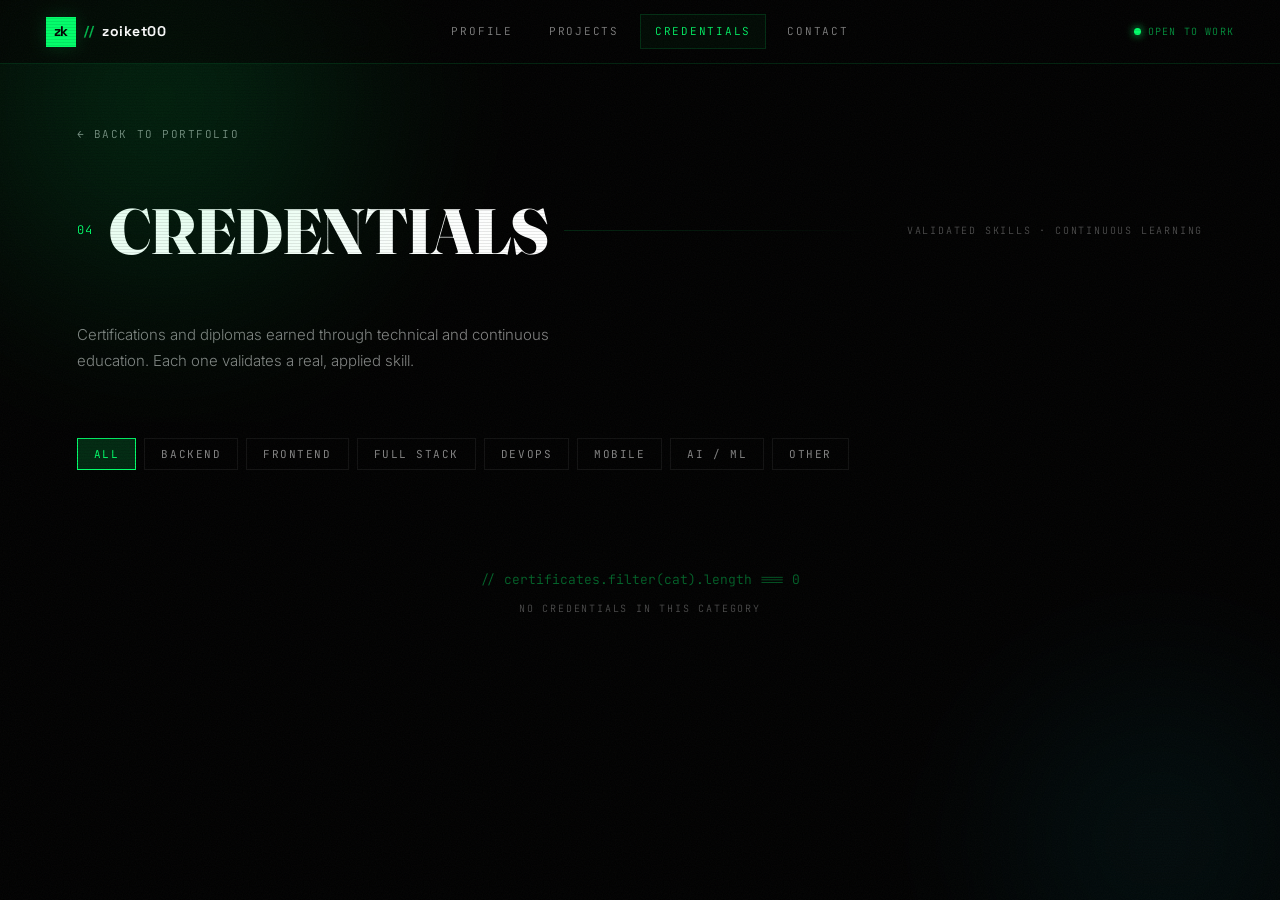
==== certificates.html @ 278ec7bc "feat: add Credentials section + certificates subpage with filters - New section 04 CREDENTIALS in in" ====
<!DOCTYPE html>
<html lang="en">
<head>
<meta charset="UTF-8">
<meta name="viewport" content="width=device-width, initial-scale=1.0">
<meta name="theme-color" content="#000000">
<meta name="description" content="Credentials & Certifications — Luis David Ibarra Almario (zoiket00). Validated skills across Backend, Frontend, DevOps and more.">
<meta property="og:title" content="Credentials · zoiket00">
<meta property="og:description" content="Certifications and diplomas earned by Luis David Ibarra Almario.">
<meta property="og:url" content="https://zoiket00.github.io/certificates.html">
<link rel="canonical" href="https://zoiket00.github.io/certificates.html">
<link rel="icon" href="favicon.svg" type="image/svg+xml">
<title>Credentials · zoiket00</title>

<link rel="preconnect" href="https://fonts.googleapis.com">
<link rel="preconnect" href="https://fonts.gstatic.com" crossorigin>
<link href="https://fonts.googleapis.com/css2?family=Fraunces:opsz,wght@9..144,400..900&family=Space+Grotesk:wght@400;500;600;700&family=Inter:wght@300;400;500;600&family=JetBrains+Mono:wght@400;500;700&display=swap" rel="stylesheet">
<link rel="stylesheet" href="styles.css">
</head>
<body>

<!-- ░░ AMBIENT FX ░░ -->
<div class="scanlines" aria-hidden="true"></div>
<div class="grain" aria-hidden="true"></div>
<div class="bg-glow bg-glow-1" aria-hidden="true"></div>
<div class="bg-glow bg-glow-2" aria-hidden="true"></div>

<!-- ░░ NAV ░░ -->
<nav class="nav" aria-label="Primary">
  <a href="index.html" class="nav-logo" aria-label="zoiket00 home">
    <span class="logo-mark">zk</span>
    <span class="logo-slash">//</span>
    <span class="logo-name">zoiket00</span>
  </a>
  <div class="nav-tabs" role="tablist">
    <a href="index.html#about"    class="nav-tab" data-es="PERFIL">PROFILE</a>
    <a href="index.html#projects" class="nav-tab" data-es="PROYECTOS">PROJECTS</a>
    <a href="certificates.html"   class="nav-tab active" data-es="CERTIFICADOS">CREDENTIALS</a>
    <a href="index.html#contact"  class="nav-tab" data-es="CONTACTO">CONTACT</a>
  </div>
  <div class="nav-right">
    <span class="nav-status"><i class="dot-live"></i><span data-es="DISPONIBLE">OPEN TO WORK</span></span>
  </div>
</nav>

<main>

<!-- ════ HERO ════ -->
<section class="certs-hero">
  <a href="index.html" class="back-link">← BACK TO PORTFOLIO</a>
  <div class="section-head">
    <span class="sec-index">04</span>
    <h1 class="sec-title" data-es="CERTIFICADOS">CREDENTIALS</h1>
    <span class="sec-rule"></span>
    <span class="sec-tag" data-es="HABILIDADES VALIDADAS · FORMACIÓN CONTINUA">VALIDATED SKILLS · CONTINUOUS LEARNING</span>
  </div>
  <p class="certs-desc" data-es="Certificaciones y diplomas obtenidos a través de formación técnica y continua. Cada uno valida una habilidad real.">Certifications and diplomas earned through technical and continuous education. Each one validates a real, applied skill.</p>
</section>

<!-- ════ FILTER BAR ════ -->
<div class="filter-bar" role="tablist" aria-label="Filter by category">
  <button class="filter-btn active" data-filter="all"       role="tab" aria-selected="true"  data-es="TODOS">ALL</button>
  <button class="filter-btn"        data-filter="backend"   role="tab" aria-selected="false">BACKEND</button>
  <button class="filter-btn"        data-filter="frontend"  role="tab" aria-selected="false">FRONTEND</button>
  <button class="filter-btn"        data-filter="fullstack" role="tab" aria-selected="false">FULL STACK</button>
  <button class="filter-btn"        data-filter="devops"    role="tab" aria-selected="false">DEVOPS</button>
  <button class="filter-btn"        data-filter="mobile"    role="tab" aria-selected="false" data-es="MÓVIL">MOBILE</button>
  <button class="filter-btn"        data-filter="ai"        role="tab" aria-selected="false">AI / ML</button>
  <button class="filter-btn"        data-filter="other"     role="tab" aria-selected="false" data-es="OTRO">OTHER</button>
</div>

<!-- ════ CERT GRID ════ -->
<div class="certs-grid" id="certsGrid" aria-live="polite"></div>

<!-- ════ EMPTY STATE ════ -->
<div class="cert-empty" id="certEmpty">
  <p class="cert-empty-code">// certificates.filter(cat).length === 0</p>
  <p class="cert-empty-msg">NO CREDENTIALS IN THIS CATEGORY</p>
</div>

</main>

<script src="certs.js"></script>
</body>
</html>
---- styles.css ----
/* ════════════════════════════════════════════════════════════
   zoiket00 — Portfolio · World-class build
   Paleta de marca: verde neón #00FF6A sobre negro puro
   ════════════════════════════════════════════════════════════ */

:root{
  --bg:#000000;
  --surface:#0a0c0a;
  --surface-2:#0f1310;
  --line:rgba(0,255,106,.14);
  --line-soft:rgba(255,255,255,.07);

  --lime:#00ff6a;
  --lime-dim:rgba(0,255,106,.58);
  --lime-glow:rgba(0,255,106,.16);
  --cyan:#21e6ff;
  --violet:#a98bff;

  --white:#ffffff;
  --text:rgba(255,255,255,.82);
  --text-dim:rgba(255,255,255,.52);
  --text-faint:rgba(255,255,255,.30);

  --font-display:'Space Grotesk',sans-serif;
  --font-serif:'Fraunces','Times New Roman',serif;
  --font-body:'Inter',sans-serif;
  --font-mono:'JetBrains Mono',monospace;

  --nav-h:64px;
  --acc:var(--lime);
}

*{box-sizing:border-box;margin:0;padding:0}

html{
  scroll-padding-top:var(--nav-h);
  -webkit-font-smoothing:antialiased;
  text-rendering:optimizeLegibility;
}
/* Lenis smooth scroll */
html.lenis,html.lenis body{height:auto}
.lenis.lenis-smooth{scroll-behavior:auto!important}
.lenis.lenis-stopped{overflow:hidden}

body{
  background:var(--bg);
  color:var(--text);
  font-family:var(--font-body);
  font-weight:300;
  line-height:1.6;
  overflow-x:hidden;
  position:relative;
}

a{color:inherit;text-decoration:none}
img{max-width:100%;display:block}
::selection{background:var(--lime);color:#000}

/* ── scrollbar ── */
::-webkit-scrollbar{width:9px}
::-webkit-scrollbar-track{background:#050505}
::-webkit-scrollbar-thumb{background:rgba(0,255,106,.25);border-radius:9px}
::-webkit-scrollbar-thumb:hover{background:rgba(0,255,106,.45)}

/* ════ AMBIENT FX ════ */
.scanlines{
  position:fixed;inset:0;z-index:9000;pointer-events:none;opacity:.35;
  background:repeating-linear-gradient(0deg,transparent 0,transparent 2px,rgba(0,0,0,.5) 3px,rgba(0,0,0,.5) 3px);
  mix-blend-mode:multiply;
}
.grain{
  position:fixed;inset:-50%;z-index:9001;pointer-events:none;opacity:.04;
  background-image:url("data:image/svg+xml,%3Csvg xmlns='http://www.w3.org/2000/svg' width='120' height='120'%3E%3Cfilter id='n'%3E%3CfeTurbulence type='fractalNoise' baseFrequency='.85' numOctaves='3'/%3E%3C/filter%3E%3Crect width='100%25' height='100%25' filter='url(%23n)'/%3E%3C/svg%3E");
  animation:grain 7s steps(6) infinite;
}
@keyframes grain{
  0%,100%{transform:translate(0,0)} 20%{transform:translate(-4%,3%)}
  40%{transform:translate(3%,-4%)} 60%{transform:translate(-2%,2%)} 80%{transform:translate(4%,-2%)}
}
.bg-glow{position:fixed;border-radius:50%;filter:blur(70px);z-index:0;pointer-events:none}
.bg-glow-1{width:640px;height:640px;top:-220px;left:-160px;background:radial-gradient(circle,var(--lime-glow),transparent 68%)}
.bg-glow-2{width:520px;height:520px;bottom:-200px;right:-140px;background:radial-gradient(circle,rgba(33,230,255,.07),transparent 68%)}

/* ════ CURSOR ════ (cursor normal del sistema) */
.cursor-dot,.cursor-ring{display:none}

/* ════ shared bits ════ */
.dot-live{display:inline-block;width:7px;height:7px;border-radius:50%;background:var(--lime);box-shadow:0 0 8px var(--lime);animation:pulse 1.8s ease-in-out infinite;vertical-align:middle}
@keyframes pulse{0%,100%{opacity:1;transform:scale(1)}50%{opacity:.4;transform:scale(.7)}}
.rail-mono{font-family:var(--font-mono);font-size:10px;letter-spacing:.14em;color:var(--text-dim);text-transform:uppercase}
.rail-mono.dim{color:var(--text-faint)}

/* ════ NAV ════ */
.nav{
  position:fixed;top:0;left:0;right:0;height:var(--nav-h);z-index:5000;
  display:flex;align-items:center;justify-content:space-between;
  padding:0 clamp(18px,4vw,46px);
  background:rgba(0,0,0,.55);backdrop-filter:blur(14px);
  border-bottom:1px solid var(--line);
}
.nav-logo{display:flex;align-items:center;gap:8px;font-family:var(--font-display);font-weight:700}
.logo-mark{
  display:grid;place-items:center;width:30px;height:30px;
  background:var(--lime);color:#000;font-size:14px;font-weight:700;letter-spacing:-.04em;
  box-shadow:0 0 18px var(--lime-glow);
}
.logo-slash{color:var(--lime);font-size:13px;opacity:.7}
.logo-name{font-size:14px;letter-spacing:.04em;color:#fff}
.nav-tabs{display:flex;gap:6px}
.nav-tab{
  font-family:var(--font-mono);font-size:11px;letter-spacing:.16em;
  color:var(--text-dim);padding:8px 14px;border:1px solid transparent;transition:.25s;position:relative;
}
.nav-tab:hover{color:#fff}
.nav-tab.active{color:var(--lime);border-color:var(--line);background:rgba(0,255,106,.04)}
.nav-right{display:flex;align-items:center;gap:16px}
.lang-toggle{
  background:none;border:1px solid var(--line);color:var(--text-dim);
  font-family:var(--font-mono);font-size:10px;letter-spacing:.1em;padding:6px 10px;cursor:pointer;transition:.25s;
}
.lang-toggle:hover{border-color:var(--lime-dim)}
.lang-toggle .is-active{color:var(--lime)}
.lang-sep{opacity:.4;margin:0 3px}
.nav-status{display:flex;align-items:center;gap:7px;font-family:var(--font-mono);font-size:10px;letter-spacing:.12em;color:var(--lime-dim);text-transform:uppercase}

/* ════ SCREENS ════ */
.screen{
  position:relative;z-index:1;
  min-height:100vh;width:100%;
  padding:calc(var(--nav-h) + 40px) clamp(20px,5vw,90px) 64px;
  scroll-snap-align:start;
  display:flex;flex-direction:column;justify-content:center;
}

/* section heading */
.section-head{display:flex;align-items:center;gap:16px;margin-bottom:40px}
.sec-index{font-family:var(--font-mono);font-size:12px;color:var(--lime);letter-spacing:.1em}
.sec-title{font-family:var(--font-serif);font-weight:840;font-optical-sizing:auto;font-variation-settings:'opsz' 144;font-size:clamp(30px,5vw,64px);letter-spacing:-.012em;color:#fff;text-transform:uppercase}
.sec-rule{flex:1;height:1px;background:linear-gradient(90deg,var(--line),transparent)}
.sec-tag{font-family:var(--font-mono);font-size:10px;color:var(--text-faint);letter-spacing:.18em;text-transform:uppercase;white-space:nowrap}

/* ════════════ 01 · HOME ════════════ */
.home{justify-content:center}
.home-grid{
  display:grid;grid-template-columns:.85fr 1.25fr;gap:clamp(24px,5vw,72px);
  align-items:center;width:100%;max-width:1280px;margin:0 auto;flex:1;
}
.home-photo{position:relative;aspect-ratio:1/1;display:grid;place-items:center}
.blob{
  position:absolute;inset:10%;border-radius:50%;
  background:radial-gradient(circle at 42% 36%,#17ff80 0%,#06b85a 44%,#026c35 80%,#013b1d 100%);
  box-shadow:0 0 100px rgba(0,255,106,.45),0 0 220px rgba(0,255,106,.18);
  animation:blobpulse 6s ease-in-out infinite;
}
@keyframes blobpulse{0%,100%{transform:scale(1)}50%{transform:scale(1.035)}}
.blob-ring{
  position:absolute;inset:5%;border-radius:50%;border:1px solid rgba(0,255,106,.45);
}
.cutout{
  position:relative;z-index:2;width:98%;height:98%;object-fit:contain;object-position:bottom center;
  filter:drop-shadow(0 18px 40px rgba(0,0,0,.7)) contrast(1.05) saturate(1.05);
}
.home-title{display:flex;flex-direction:column;align-items:center;text-align:center}
.hero-check{display:inline-flex;align-items:center;gap:11px;margin-top:20px;font-family:var(--font-mono);font-size:clamp(10px,1.2vw,13px);letter-spacing:.22em;color:var(--text);text-transform:uppercase}
.checkbox{width:13px;height:13px;border:1.5px solid var(--lime);position:relative;box-shadow:0 0 8px var(--lime-glow);flex-shrink:0}
.checkbox::after{content:'';position:absolute;inset:2px;background:var(--lime);box-shadow:0 0 6px var(--lime)}
.bigtitle{
  font-family:var(--font-serif);font-weight:880;
  font-optical-sizing:auto;font-variation-settings:'opsz' 144,'SOFT' 0,'WONK' 0;
  font-size:clamp(3rem,11vw,9.2rem);line-height:.9;letter-spacing:-.015em;
  text-transform:uppercase;position:relative;
  background:linear-gradient(174deg,#ffffff 0%,#f3fff8 52%,#9bf0bf 122%);
  -webkit-background-clip:text;background-clip:text;
  -webkit-text-fill-color:transparent;color:transparent;
  filter:drop-shadow(0 6px 30px rgba(0,0,0,.6)) drop-shadow(0 0 46px rgba(0,255,106,.20));
}
.bigtitle-year{
  display:block;margin-top:.22em;-webkit-text-fill-color:var(--lime);
  font-size:.13em;font-weight:600;letter-spacing:.55em;color:var(--lime);
  font-family:var(--font-mono);text-indent:.55em;
}
.home-name{margin-top:18px;font-size:clamp(14px,1.6vw,19px);color:var(--text);font-weight:400}
.home-handle{color:var(--lime-dim);font-family:var(--font-mono);font-size:.85em}
.menu{display:flex;flex-direction:column;align-items:center;gap:3px;margin-top:32px}
.menu-item{
  display:inline-flex;align-items:center;justify-content:center;gap:10px;
  font-family:var(--font-display);font-weight:500;font-size:clamp(15px,1.8vw,20px);letter-spacing:.16em;
  color:var(--text-dim);padding:8px 18px;text-transform:uppercase;transition:letter-spacing .25s,color .25s;position:relative;
}
.menu-arrow{color:var(--lime);opacity:0;transform:translateX(-6px);transition:.25s}
.menu-item:hover{color:#fff;letter-spacing:.24em}
.menu-item:hover .menu-arrow{opacity:1;transform:translateX(0)}

.home-rail{
  display:flex;align-items:flex-end;justify-content:space-between;gap:20px;
  width:100%;max-width:1280px;margin:0 auto;padding-top:34px;
  border-top:1px solid var(--line-soft);
}
.rail-left,.rail-right{display:flex;flex-direction:column;gap:4px}
.rail-right{text-align:right}
.scroll-cue{display:flex;flex-direction:column;align-items:center;gap:8px;font-family:var(--font-mono);font-size:9px;letter-spacing:.25em;color:var(--text-dim)}
.scroll-line{width:1px;height:38px;background:linear-gradient(var(--lime),transparent);position:relative;overflow:hidden}
.scroll-line::after{content:'';position:absolute;top:0;left:0;width:100%;height:40%;background:var(--lime);animation:scrolldown 1.8s ease-in-out infinite}
@keyframes scrolldown{0%{transform:translateY(-100%)}100%{transform:translateY(250%)}}

/* ════════════ 02 · ABOUT ════════════ */
.about-grid{display:grid;grid-template-columns:.9fr 1.1fr;gap:clamp(28px,5vw,64px);width:100%;max-width:1280px;margin:0 auto}
.about-left{position:relative}
.hello{font-family:var(--font-mono);font-size:11px;letter-spacing:.25em;color:var(--lime-dim);text-transform:uppercase}
.about-name{font-family:var(--font-serif);font-weight:840;font-optical-sizing:auto;font-variation-settings:'opsz' 144;font-size:clamp(42px,5.8vw,82px);line-height:.9;color:#fff;letter-spacing:-.02em;margin:8px 0 16px}
.about-name em{font-style:italic;font-weight:500;color:var(--lime)}
.about-tagline{font-family:var(--font-serif);font-style:italic;font-size:clamp(15px,1.7vw,20px);color:var(--text-dim);line-height:1.42;margin-bottom:24px;max-width:30ch}
.about-facts{display:flex;flex-direction:column;gap:0;margin-bottom:26px}
.fact{display:flex;flex-direction:column;gap:3px;padding:11px 0;border-bottom:1px solid var(--line-soft)}
.fact-k{font-family:var(--font-mono);font-size:9px;letter-spacing:.2em;color:var(--lime-dim);text-transform:uppercase}
.fact-v{font-size:13.5px;color:var(--text);display:flex;align-items:center;gap:7px}
.about-photo{position:relative;aspect-ratio:4/5;overflow:hidden;border:1px solid var(--line);background:radial-gradient(circle at 50% 34%,rgba(0,255,106,.12),#050705 72%)}
.about-photo img{width:100%;height:100%;object-fit:contain;object-position:bottom center;filter:contrast(1.05) saturate(1.03) drop-shadow(0 10px 30px rgba(0,0,0,.5))}
.about-photo::after{content:'';position:absolute;inset:0;background:linear-gradient(180deg,transparent 55%,rgba(0,0,0,.55)),radial-gradient(circle at 70% 30%,transparent,rgba(0,255,106,.07))}
.about-photo-grid{position:absolute;inset:0;background-image:linear-gradient(rgba(0,255,106,.06) 1px,transparent 1px),linear-gradient(90deg,rgba(0,255,106,.06) 1px,transparent 1px);background-size:26px 26px;mix-blend-mode:screen;pointer-events:none}
.ap-corner{position:absolute;width:14px;height:14px;border-color:var(--lime);border-style:solid;z-index:3}
.ap-tl{top:8px;left:8px;border-width:2px 0 0 2px}
.ap-tr{top:8px;right:8px;border-width:2px 2px 0 0}
.ap-bl{bottom:8px;left:8px;border-width:0 0 2px 2px}
.ap-br{bottom:8px;right:8px;border-width:0 2px 2px 0}
.ap-scan{position:absolute;left:0;right:0;bottom:0;padding:8px 10px;background:linear-gradient(transparent,rgba(0,0,0,.85));z-index:3}
.ap-scan span{font-family:var(--font-mono);font-size:8px;letter-spacing:.16em;color:var(--lime-dim)}

.about-langs{margin-top:22px}
.mini-label{font-family:var(--font-mono);font-size:10px;letter-spacing:.22em;color:var(--lime);text-transform:uppercase;margin-bottom:12px;display:flex;align-items:center;gap:8px}
.mini-label::before{content:'';width:6px;height:6px;background:var(--lime);box-shadow:0 0 6px var(--lime)}
.lang-row{display:flex;justify-content:space-between;font-size:12px;color:var(--text);margin:10px 0 5px}
.lang-lvl{font-family:var(--font-mono);font-size:10px;color:var(--text-dim)}
.bar{height:3px;background:rgba(255,255,255,.08);overflow:hidden}
.bar i{display:block;height:100%;background:linear-gradient(90deg,var(--lime),rgba(0,255,106,.4));box-shadow:0 0 10px var(--lime-glow)}

.about-right{display:flex;flex-direction:column;gap:26px}
.about-block{}
.about-text{font-size:clamp(13px,1.4vw,15.5px);line-height:1.85;color:var(--text);max-width:62ch}
.about-text b{color:var(--lime);font-weight:600}
.stack-groups{display:flex;flex-direction:column;gap:14px}
.stack-group{display:flex;align-items:center;gap:14px;flex-wrap:wrap}
.stack-tag{font-family:var(--font-mono);font-size:9px;letter-spacing:.14em;color:var(--text-dim);border:1px solid var(--line);padding:4px 9px;min-width:96px;text-align:center}
.stack-icons{display:flex;gap:10px;flex-wrap:wrap;align-items:center}
.skill{
  display:grid;place-items:center;width:46px;height:46px;font-size:25px;
  background:linear-gradient(145deg,#0f1610,#080a08);
  border:1px solid var(--line);border-radius:11px;
  transition:transform .25s,border-color .25s,box-shadow .25s;cursor:default;
}
.skill i{filter:grayscale(.12);transition:filter .25s}
.skill:hover{transform:translateY(-4px);border-color:var(--lime-dim);box-shadow:0 6px 18px rgba(0,255,106,.22)}
.skill:hover i{filter:grayscale(0)}
.about-two{display:grid;grid-template-columns:1fr 1fr;gap:26px}
.ee-item{padding:11px 0;border-bottom:1px solid var(--line-soft)}
.ee-item:last-child{border-bottom:none}
.ee-title{font-size:13.5px;color:#fff;font-weight:500;line-height:1.35}
.ee-sub{font-size:12px;color:var(--text-dim);margin-top:2px}
.ee-meta{font-family:var(--font-mono);font-size:10px;color:var(--lime-dim);margin-top:3px;letter-spacing:.08em}

/* ════════════ 03 · PROJECTS ════════════ */
.proj-grid{display:grid;grid-template-columns:repeat(3,1fr);gap:18px;width:100%;max-width:1320px;margin:0 auto}
.proj-card{
  --acc:var(--lime);
  position:relative;display:flex;flex-direction:column;gap:12px;
  padding:22px 22px 20px;background:var(--surface);
  border:1px solid var(--line-soft);overflow:hidden;transition:.3s;
}
.proj-card[data-accent="cyan"]{--acc:var(--cyan)}
.proj-card[data-accent="violet"]{--acc:var(--violet)}
.proj-card::before{content:'';position:absolute;top:0;left:0;width:100%;height:2px;background:var(--acc);transform:scaleX(0);transform-origin:left;transition:transform .35s}
.proj-card::after{content:'';position:absolute;inset:0;background:radial-gradient(circle at 50% 0%,color-mix(in srgb,var(--acc) 10%,transparent),transparent 60%);opacity:0;transition:opacity .35s;pointer-events:none}
.proj-card:hover{border-color:color-mix(in srgb,var(--acc) 35%,transparent);transform:translateY(-5px)}
.proj-card:hover::before{transform:scaleX(1)}
.proj-card:hover::after{opacity:1}
.proj-card.feat{grid-column:span 1}
.proj-top{display:flex;align-items:center;justify-content:space-between}
.proj-idx{font-family:var(--font-mono);font-size:13px;color:var(--acc);letter-spacing:.05em}
.proj-badge{font-family:var(--font-mono);font-size:8px;letter-spacing:.14em;padding:4px 8px;text-transform:uppercase;border:1px solid}
.badge-prod{color:var(--lime);border-color:rgba(0,255,106,.4);background:rgba(0,255,106,.06)}
.badge-client{color:var(--cyan);border-color:rgba(33,230,255,.4);background:rgba(33,230,255,.06)}
.badge-dev{color:#ffb454;border-color:rgba(255,180,84,.4);background:rgba(255,180,84,.06)}
.badge-pub{color:var(--text-dim);border-color:var(--line-soft)}
.proj-name{font-family:var(--font-display);font-weight:600;font-size:19px;color:#fff;letter-spacing:-.01em;line-height:1.1}
.proj-desc{font-size:12.5px;line-height:1.6;color:var(--text-dim);flex:1}
.proj-metrics{display:flex;flex-wrap:wrap;gap:7px}
.metric{font-family:var(--font-mono);font-size:9.5px;color:var(--text-dim);border:1px solid var(--line-soft);padding:4px 8px;letter-spacing:.04em}
.metric b{color:var(--acc);font-weight:700}
.proj-stack{display:flex;flex-wrap:wrap;gap:5px;margin-top:2px}
.proj-stack span{font-family:var(--font-mono);font-size:9px;color:var(--text-faint);background:rgba(255,255,255,.04);padding:3px 7px;letter-spacing:.03em}
.proj-links{margin-top:6px}
.plink{display:inline-flex;font-family:var(--font-mono);font-size:11px;letter-spacing:.06em;color:#fff;border-bottom:1px solid var(--acc);padding-bottom:2px;transition:.2s}
.plink:hover{color:var(--acc);gap:6px}
.plink-cta{color:var(--lime)}
.plink-soon{color:var(--text-faint);border:none;cursor:default}

/* ════════════ 04 · CONTACT ════════════ */
.contact-grid{display:grid;grid-template-columns:1fr 1fr;gap:clamp(30px,6vw,80px);align-items:center;width:100%;max-width:1280px;margin:0 auto}
.contact-left .section-head{margin-bottom:26px}
.contact-id{display:flex;align-items:center;gap:16px;margin-bottom:28px}
.contact-avatar{width:64px;height:64px;border-radius:50%;object-fit:cover;object-position:center 20%;border:2px solid var(--lime);box-shadow:0 0 22px var(--lime-glow)}
.contact-name{font-family:var(--font-serif);font-weight:760;font-optical-sizing:auto;font-size:clamp(28px,3.2vw,44px);line-height:.98;letter-spacing:-.01em;color:#fff}
.contact-role{font-size:12px;color:var(--text-dim);margin-top:2px}
.socials{list-style:none;display:flex;flex-direction:column;gap:2px;margin-bottom:30px}
.socials a{display:flex;align-items:center;gap:14px;padding:13px 8px;border-bottom:1px solid var(--line-soft);transition:.25s}
.socials a:hover{padding-left:16px;background:linear-gradient(90deg,rgba(0,255,106,.05),transparent)}
.soc-ic{width:20px;height:20px;color:var(--text-dim);transition:.25s;flex-shrink:0}
.socials a:hover .soc-ic{color:var(--lime)}
.soc-label{font-family:var(--font-display);font-size:14px;color:#fff;font-weight:500;min-width:78px}
.soc-handle{font-family:var(--font-mono);font-size:11px;color:var(--text-faint);letter-spacing:.02em;margin-left:auto;text-align:right}
.contact-cta{
  display:inline-flex;align-items:center;gap:12px;
  font-family:var(--font-display);font-weight:600;font-size:16px;letter-spacing:.04em;
  color:#000;background:var(--lime);padding:15px 28px;text-transform:uppercase;
  box-shadow:0 0 30px var(--lime-glow);transition:.25s;
}
.contact-cta:hover{gap:18px;box-shadow:0 0 50px rgba(0,255,106,.35);transform:translateY(-2px)}
.cta-arrow{transition:.25s}

.contact-right{display:flex;flex-direction:column;align-items:flex-end;justify-content:center;text-align:right}
.thankyou{font-family:var(--font-serif);font-weight:880;font-optical-sizing:auto;font-variation-settings:'opsz' 144;font-size:clamp(3.4rem,10vw,8.6rem);line-height:.86;letter-spacing:-.02em;text-transform:uppercase;
  background:linear-gradient(174deg,#ffffff 0%,#f3fff8 52%,#9bf0bf 125%);-webkit-background-clip:text;background-clip:text;-webkit-text-fill-color:transparent;color:transparent;
  filter:drop-shadow(0 6px 26px rgba(0,0,0,.5)) drop-shadow(0 0 44px rgba(0,255,106,.16))}
.ty-year{display:block;font-family:var(--font-mono);font-size:.14em;font-weight:600;letter-spacing:.4em;color:var(--lime);-webkit-text-fill-color:var(--lime);margin-top:.5em}
.contact-foot{display:flex;flex-direction:column;gap:7px;align-items:flex-end;margin-top:38px}

/* ════ REVEAL ════ */
.reveal{opacity:0;transform:translateY(26px);transition:opacity .7s cubic-bezier(.2,.7,.2,1),transform .7s cubic-bezier(.2,.7,.2,1)}
.reveal.in{opacity:1;transform:none}

/* ════ NOW / CURRENTLY ════ */
.now-list{list-style:none;display:flex;flex-direction:column;gap:10px}
.now-list li{display:flex;align-items:center;gap:11px;font-size:13.5px;color:var(--text)}

/* ════ CONTACT ACTIONS + CV ════ */
.contact-actions{display:flex;gap:14px;flex-wrap:wrap;align-items:center}
.contact-cv{display:inline-flex;align-items:center;gap:9px;font-family:var(--font-display);font-weight:500;font-size:13px;letter-spacing:.07em;color:#fff;border:1px solid var(--line);padding:14px 22px;text-transform:uppercase;transition:border-color .25s,color .25s,gap .25s}
.contact-cv:hover{border-color:var(--lime);color:var(--lime);gap:13px}

/* ════ CARD CASE HINT ════ */
.proj-card{cursor:pointer}
.proj-hint{position:absolute;bottom:13px;right:14px;font-family:var(--font-mono);font-size:8.5px;letter-spacing:.14em;color:var(--acc);opacity:0;transition:.25s;pointer-events:none}
.proj-card:hover .proj-hint{opacity:.9}

/* ════ CASE STUDY MODAL ════ */
.modal{position:fixed;inset:0;z-index:9500;display:grid;place-items:center;padding:24px;visibility:hidden;opacity:0;transition:opacity .35s,visibility .35s}
.modal.open{visibility:visible;opacity:1}
.modal-backdrop{position:absolute;inset:0;background:rgba(0,0,0,.82);backdrop-filter:blur(8px)}
.modal-panel{position:relative;z-index:1;width:min(760px,94vw);max-height:88vh;overflow-y:auto;background:linear-gradient(160deg,#0c100d,#070907);border:1px solid var(--line);padding:clamp(24px,4vw,44px);transform:translateY(24px) scale(.98);transition:transform .4s cubic-bezier(.16,1,.3,1);box-shadow:0 30px 90px rgba(0,0,0,.7),0 0 60px rgba(0,255,106,.06)}
.modal.open .modal-panel{transform:none}
.modal-x{position:absolute;top:16px;right:16px;background:none;border:1px solid var(--line);color:var(--text-dim);width:34px;height:34px;cursor:pointer;font-size:13px;transition:.2s}
.modal-x:hover{border-color:var(--lime);color:var(--lime)}
.modal-badge{display:inline-block;font-family:var(--font-mono);font-size:9px;letter-spacing:.16em;color:var(--lime);text-transform:uppercase;border:1px solid rgba(0,255,106,.3);padding:4px 9px}
.modal-title{font-family:var(--font-serif);font-weight:840;font-size:clamp(28px,4vw,46px);color:#fff;margin:16px 0 6px;letter-spacing:-.01em;line-height:1}
.modal-tagline{font-style:italic;font-family:var(--font-serif);color:var(--text-dim);font-size:16px;margin-bottom:26px}
.modal-grid{display:grid;grid-template-columns:1fr 1fr;gap:24px}
.modal-sec{margin-bottom:20px}
.modal-sec h4{font-family:var(--font-mono);font-size:10px;letter-spacing:.2em;color:var(--lime);margin-bottom:9px}
.modal-sec p{font-size:13.5px;line-height:1.7;color:var(--text)}
.modal-sec ul{list-style:none;display:flex;flex-direction:column;gap:8px}
.modal-sec li{font-size:13px;color:var(--text);padding-left:18px;position:relative;line-height:1.5}
.modal-sec li::before{content:'▸';position:absolute;left:0;color:var(--lime)}
.modal-stack{display:flex;flex-wrap:wrap;gap:6px;margin:6px 0 16px}
.modal-stack span{font-family:var(--font-mono);font-size:10px;color:var(--text-faint);background:rgba(255,255,255,.04);padding:5px 9px}
.modal-links{display:flex;gap:16px;flex-wrap:wrap}
.modal-links a{font-family:var(--font-mono);font-size:12px;color:#fff;border-bottom:1px solid var(--lime);padding-bottom:2px;transition:.2s}
.modal-links a:hover{color:var(--lime)}
@media(max-width:620px){.modal-grid{grid-template-columns:1fr;gap:0}.modal-panel{padding:26px 20px}}

/* ════ CONTACT FORM ════ */
.contact-form{display:flex;flex-direction:column;gap:10px;margin:6px 0 22px}
.cf-row{display:grid;grid-template-columns:1fr 1fr;gap:10px}
.cf-in{width:100%;background:rgba(255,255,255,.03);border:1px solid var(--line-soft);color:#fff;font-family:var(--font-body);font-size:13px;padding:12px 14px;transition:border-color .2s,background .2s}
.cf-in::placeholder{color:var(--text-faint)}
.cf-in:focus{outline:none;border-color:var(--lime-dim);background:rgba(0,255,106,.03)}
textarea.cf-in{min-height:82px;resize:vertical}
.cf-bottom{display:flex;align-items:center;gap:16px;flex-wrap:wrap}
.cf-submit{display:inline-flex;align-items:center;gap:9px;background:var(--lime);color:#000;font-family:var(--font-display);font-weight:600;font-size:13px;letter-spacing:.06em;text-transform:uppercase;padding:13px 22px;border:none;cursor:pointer;transition:gap .25s,box-shadow .25s}
.cf-submit:hover{gap:13px;box-shadow:0 0 30px var(--lime-glow)}
.cf-submit:disabled{opacity:.55;cursor:wait}
.cf-status{font-family:var(--font-mono);font-size:11px;letter-spacing:.03em;color:var(--lime-dim)}
.cf-status.err{color:#ff6b6b}

/* ════ COMMAND PALETTE ⌘K ════ */
.cmdk-btn{display:inline-flex;align-items:center;gap:3px;background:none;border:1px solid var(--line);padding:6px 9px;cursor:pointer;transition:border-color .2s}
.cmdk-btn:hover{border-color:var(--lime-dim)}
.cmdk-btn kbd{font-family:var(--font-mono);font-size:10px;color:var(--text-dim)}
.cmdk{position:fixed;inset:0;z-index:9800;display:grid;place-items:start center;padding-top:14vh;visibility:hidden;opacity:0;transition:opacity .25s,visibility .25s}
.cmdk.open{visibility:visible;opacity:1}
.cmdk-backdrop{position:absolute;inset:0;background:rgba(0,0,0,.7);backdrop-filter:blur(6px)}
.cmdk-panel{position:relative;z-index:1;width:min(560px,92vw);background:#0b0e0c;border:1px solid var(--line);box-shadow:0 30px 80px rgba(0,0,0,.7),0 0 50px rgba(0,255,106,.06);transform:translateY(-10px) scale(.98);transition:transform .25s;overflow:hidden}
.cmdk.open .cmdk-panel{transform:none}
.cmdk-search{display:flex;align-items:center;gap:12px;padding:16px 18px;border-bottom:1px solid var(--line-soft)}
.cmdk-ic{font-family:var(--font-mono);color:var(--lime);font-size:14px}
.cmdk-search input{flex:1;background:none;border:none;outline:none;color:#fff;font-family:var(--font-body);font-size:15px}
.cmdk-search input::placeholder{color:var(--text-faint)}
.cmdk-search kbd{font-family:var(--font-mono);font-size:9px;color:var(--text-faint);border:1px solid var(--line-soft);padding:3px 6px}
.cmdk-list{list-style:none;max-height:54vh;overflow-y:auto;padding:8px}
.cmdk-item{display:flex;align-items:center;gap:13px;padding:11px 13px;cursor:pointer;border-radius:6px;transition:background .15s}
.ci-ic{width:22px;text-align:center;color:var(--lime);font-size:13px;font-family:var(--font-mono)}
.ci-label{font-size:13.5px;color:var(--text)}
.ci-cat{margin-left:auto;font-family:var(--font-mono);font-size:9px;color:var(--text-faint);letter-spacing:.1em;text-transform:uppercase}
.cmdk-item.sel,.cmdk-item:hover{background:rgba(0,255,106,.08)}
.cmdk-item.sel .ci-label{color:#fff}
.cmdk-empty{padding:24px;text-align:center;color:var(--text-faint);font-size:13px}

/* ════════ RESPONSIVE ════════ */
@media (max-width:920px){
  .nav-tabs{display:none}
  .home-grid{grid-template-columns:1fr;gap:18px;text-align:center}
  .home-photo{max-width:320px;margin:0 auto;aspect-ratio:1/1}
  .kicker,.menu{align-items:center;justify-content:center}
  .menu-item{margin:0 auto}
  .about-grid{grid-template-columns:1fr;gap:34px}
  .about-two{gap:18px}
  .proj-grid{grid-template-columns:repeat(2,1fr)}
  .contact-grid{grid-template-columns:1fr;gap:48px}
  .contact-right{align-items:flex-start;text-align:left}
  .contact-foot{align-items:flex-start}
  .thankyou{font-size:clamp(3rem,16vw,6rem)}
}
@media (max-width:560px){
  .screen{padding:calc(var(--nav-h) + 28px) 20px 48px}
  .nav-right .nav-status span:not(.dot-live){display:none}
  .proj-grid{grid-template-columns:1fr}
  .about-two{grid-template-columns:1fr}
  .stack-tag{min-width:auto}
  .home-rail{flex-direction:column;align-items:center;gap:14px}
  .rail-left,.rail-right{align-items:center;text-align:center}
  .soc-handle{display:none}
  .cmdk-btn{display:none}
  .cf-row{grid-template-columns:1fr}
  .bigtitle{font-size:clamp(2.6rem,15vw,4.6rem);letter-spacing:-.03em}
}

/* ════ PRELOADER ════ */
.preloader{position:fixed;inset:0;z-index:99999;background:#000;display:grid;place-items:center;transition:opacity .7s ease,visibility .7s}
.preloader.done{opacity:0;visibility:hidden;pointer-events:none}
.pre-inner{display:flex;flex-direction:column;align-items:center;gap:16px;width:min(340px,68vw);z-index:2}
.pre-logo{font-family:var(--font-display);font-weight:700;font-size:26px;color:#fff;letter-spacing:.06em}
.pre-logo span{color:var(--lime)}
.pre-bar{width:100%;height:2px;background:rgba(255,255,255,.1);overflow:hidden}
.pre-bar i{display:block;height:100%;width:0;background:var(--lime);box-shadow:0 0 12px var(--lime);transition:width .2s ease}
.pre-count{font-family:var(--font-mono);font-size:12px;color:var(--text-dim);letter-spacing:.22em}
.pre-word{position:absolute;font-family:var(--font-serif);font-weight:880;font-size:clamp(2.5rem,9vw,7rem);color:transparent;-webkit-text-stroke:1px rgba(0,255,106,.22);text-transform:uppercase;opacity:.6;letter-spacing:.02em;pointer-events:none}

/* ════ TITLE LETTER REVEAL ════ */
.bt-letters{display:inline-block;white-space:nowrap}
.bigtitle .ltr{
  display:inline-block;will-change:transform,opacity;
  background:linear-gradient(174deg,#ffffff 0%,#f3fff8 52%,#9bf0bf 130%);
  -webkit-background-clip:text;background-clip:text;-webkit-text-fill-color:transparent;color:transparent;
  filter:drop-shadow(0 0 26px rgba(0,255,106,.12));
  transform:translateY(.55em);opacity:0;
  transition:transform .82s cubic-bezier(.16,1,.3,1),opacity .6s ease;
}
.bigtitle.in .ltr{transform:none;opacity:1}

/* ════ TILT 3D / PARALLAX ════ */
.proj-grid{perspective:1100px}
.proj-card{transform-style:preserve-3d}
.home-photo,.cutout,.blob{will-change:transform}

/* ════ reduced motion ════ */
@media (prefers-reduced-motion:reduce){
  *{animation:none!important;scroll-behavior:auto!important}
  .reveal{opacity:1!important;transform:none!important}
  .bigtitle .ltr{opacity:1!important;transform:none!important}
  .preloader{display:none!important}
}

/* ══════════════════════════════════════════════════════
   CREDENTIALS — sección teaser (index) + subpágina
   ══════════════════════════════════════════════════════ */

/* ── Teaser en index ── */
.creds-intro{
  max-width:580px;font-size:clamp(14px,1.5vw,16px);
  color:var(--text-dim);line-height:1.75;margin-bottom:44px;
}
.creds-cats-row{display:flex;flex-wrap:wrap;gap:10px;margin-bottom:52px}
.cred-cat-chip{
  font-family:var(--font-mono);font-size:11px;letter-spacing:.14em;
  padding:9px 16px;border:1px solid var(--line-soft);
  color:var(--text-dim);background:var(--surface);transition:.22s;
}
.cred-cat-chip[data-cat="backend"] {border-color:rgba(33,230,255,.28);color:var(--cyan)}
.cred-cat-chip[data-cat="frontend"]{border-color:rgba(169,139,255,.28);color:var(--violet)}
.cred-cat-chip[data-cat="devops"]  {border-color:rgba(255,159,67,.28);color:#ff9f43}
.cred-cat-chip[data-cat="ai"]      {border-color:rgba(169,139,255,.28);color:var(--violet)}
.cred-cat-chip[data-cat="other"]   {border-color:var(--line-soft);color:var(--text-faint)}
.creds-cta-wrap{display:flex}
.creds-cta{
  display:inline-flex;align-items:center;gap:14px;
  font-family:var(--font-mono);font-size:12px;letter-spacing:.15em;
  color:var(--lime);border:1px solid var(--lime);
  padding:13px 26px;background:var(--lime-glow);transition:.25s;
}
.creds-cta:hover{background:rgba(0,255,106,.12);box-shadow:0 0 28px var(--lime-glow)}
.creds-cta .cta-arrow{transition:transform .25s}
.creds-cta:hover .cta-arrow{transform:translateX(6px)}

/* ── Hero de la subpágina ── */
.certs-hero{padding:calc(var(--nav-h) + 56px) clamp(18px,6vw,80px) 48px}
.back-link{
  display:inline-flex;align-items:center;gap:8px;margin-bottom:36px;
  font-family:var(--font-mono);font-size:11px;letter-spacing:.14em;
  color:var(--text-dim);transition:color .22s;
}
.back-link:hover{color:var(--lime)}
.certs-desc{
  font-size:15px;color:var(--text-dim);
  max-width:520px;line-height:1.75;margin-top:18px;
}

/* ── Filter bar ── */
.filter-bar{
  display:flex;flex-wrap:wrap;gap:8px;
  padding:16px clamp(18px,6vw,80px) 28px;
  position:sticky;top:var(--nav-h);z-index:200;
  background:linear-gradient(to bottom,var(--bg) 75%,transparent);
}
.filter-btn{
  font-family:var(--font-mono);font-size:11px;letter-spacing:.14em;
  color:var(--text-dim);background:none;border:1px solid var(--line-soft);
  padding:8px 16px;cursor:pointer;transition:.2s;
}
.filter-btn:hover{color:#fff;border-color:rgba(255,255,255,.25)}
.filter-btn.active{color:var(--lime);border-color:var(--lime);background:var(--lime-glow)}

/* ── Grid de certificados ── */
.certs-grid{
  display:grid;
  grid-template-columns:repeat(auto-fill,minmax(300px,1fr));
  gap:18px;padding:0 clamp(18px,6vw,80px) 80px;
}

/* ── Cert card ── */
.cert-card{
  background:var(--surface);border:1px solid var(--line-soft);
  padding:22px 24px 20px;display:flex;flex-direction:column;gap:11px;
  transition:transform .25s,box-shadow .25s,border-color .25s;
}
.cert-card:hover{transform:translateY(-3px)}
.cert-card[data-cat="backend"]:hover {border-color:var(--cyan);  box-shadow:0 6px 28px rgba(33,230,255,.09)}
.cert-card[data-cat="frontend"]:hover{border-color:var(--violet);box-shadow:0 6px 28px rgba(169,139,255,.09)}
.cert-card[data-cat="fullstack"]:hover{border-color:var(--lime); box-shadow:0 6px 28px var(--lime-glow)}
.cert-card[data-cat="devops"]:hover  {border-color:#ff9f43;      box-shadow:0 6px 28px rgba(255,159,67,.09)}
.cert-card[data-cat="ai"]:hover      {border-color:var(--violet);box-shadow:0 6px 28px rgba(169,139,255,.09)}
.cert-card[data-cat="mobile"]:hover  {border-color:#ff6b9d;      box-shadow:0 6px 28px rgba(255,107,157,.09)}

.cert-top{display:flex;align-items:center;justify-content:space-between;gap:8px}
.cert-badge{
  font-family:var(--font-mono);font-size:9px;letter-spacing:.16em;
  padding:3px 8px;border:1px solid currentColor;
}
.cert-issuer{font-family:var(--font-mono);font-size:10px;letter-spacing:.1em;color:var(--text-faint);text-transform:uppercase}
.cert-name{
  font-family:var(--font-display);font-size:clamp(13px,1.5vw,15px);
  font-weight:600;color:var(--white);line-height:1.35;flex:1;
}
.cert-divider{border:none;border-top:1px solid var(--line-soft);margin:2px 0}
.cert-foot{display:flex;align-items:center;justify-content:space-between;gap:8px}
.cert-date{font-family:var(--font-mono);font-size:10px;letter-spacing:.1em;color:var(--text-faint)}
.cert-credential{font-family:var(--font-mono);font-size:9px;color:var(--text-faint);letter-spacing:.05em}
.cert-link{
  display:inline-flex;align-items:center;gap:6px;margin-top:2px;align-self:flex-start;
  font-family:var(--font-mono);font-size:10px;letter-spacing:.12em;
  color:var(--text-dim);border:1px solid var(--line-soft);padding:6px 12px;transition:.2s;
}
.cert-link:hover{color:var(--lime);border-color:var(--lime);background:var(--lime-glow)}
.cert-link-soon{color:var(--text-faint);font-family:var(--font-mono);font-size:10px;letter-spacing:.1em;margin-top:6px}

/* ── Empty state ── */
.cert-empty{
  display:none;flex-direction:column;align-items:center;gap:10px;
  padding:72px clamp(18px,6vw,80px);
}
.cert-empty.visible{display:flex}
.cert-empty-code{font-family:var(--font-mono);font-size:13px;color:rgba(0,255,106,.4)}
.cert-empty-msg{font-family:var(--font-mono);font-size:10px;letter-spacing:.18em;color:var(--text-faint)}

/* ── Responsive certs ── */
@media(max-width:640px){
  .certs-grid{grid-template-columns:1fr}
  .filter-bar{gap:6px}
  .filter-btn{font-size:10px;padding:7px 12px}
}
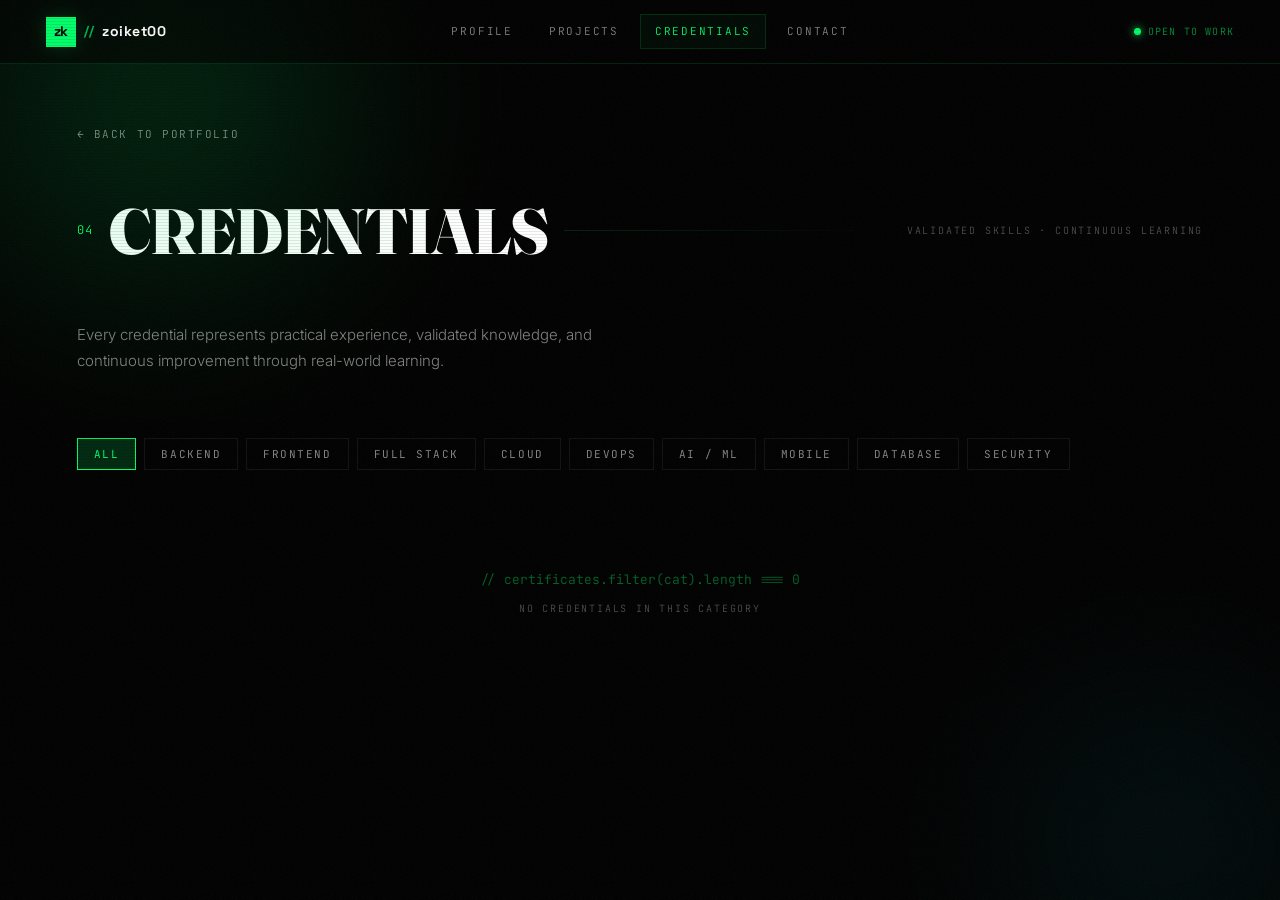
==== commit 6c75b361: "feat: world class Credentials redesign — Verified Expertise system - Card redesign: CREDENTIAL #001 " ====
--- a/certificates.html
+++ b/certificates.html
@@ -54,7 +54,7 @@
     <span class="sec-rule"></span>
     <span class="sec-tag" data-es="HABILIDADES VALIDADAS · FORMACIÓN CONTINUA">VALIDATED SKILLS · CONTINUOUS LEARNING</span>
   </div>
-  <p class="certs-desc" data-es="Certificaciones y diplomas obtenidos a través de formación técnica y continua. Cada uno valida una habilidad real.">Certifications and diplomas earned through technical and continuous education. Each one validates a real, applied skill.</p>
+  <p class="certs-desc" data-es="Cada credencial representa experiencia práctica, conocimiento validado y mejora continua a través del aprendizaje real.">Every credential represents practical experience, validated knowledge, and continuous improvement through real-world learning.</p>
 </section>
 
 <!-- ════ FILTER BAR ════ -->
@@ -63,10 +63,12 @@
   <button class="filter-btn"        data-filter="backend"   role="tab" aria-selected="false">BACKEND</button>
   <button class="filter-btn"        data-filter="frontend"  role="tab" aria-selected="false">FRONTEND</button>
   <button class="filter-btn"        data-filter="fullstack" role="tab" aria-selected="false">FULL STACK</button>
+  <button class="filter-btn"        data-filter="cloud"     role="tab" aria-selected="false">CLOUD</button>
   <button class="filter-btn"        data-filter="devops"    role="tab" aria-selected="false">DEVOPS</button>
+  <button class="filter-btn"        data-filter="ai"        role="tab" aria-selected="false">AI / ML</button>
   <button class="filter-btn"        data-filter="mobile"    role="tab" aria-selected="false" data-es="MÓVIL">MOBILE</button>
-  <button class="filter-btn"        data-filter="ai"        role="tab" aria-selected="false">AI / ML</button>
-  <button class="filter-btn"        data-filter="other"     role="tab" aria-selected="false" data-es="OTRO">OTHER</button>
+  <button class="filter-btn"        data-filter="database"  role="tab" aria-selected="false">DATABASE</button>
+  <button class="filter-btn"        data-filter="security"  role="tab" aria-selected="false">SECURITY</button>
 </div>
 
 <!-- ════ CERT GRID ════ -->
--- a/styles.css
+++ b/styles.css
@@ -535,41 +535,74 @@
   gap:18px;padding:0 clamp(18px,6vw,80px) 80px;
 }
 
-/* ── Cert card ── */
+/* ── Cert card — World Class ── */
 .cert-card{
-  background:var(--surface);border:1px solid var(--line-soft);
-  padding:22px 24px 20px;display:flex;flex-direction:column;gap:11px;
-  transition:transform .25s,box-shadow .25s,border-color .25s;
-}
-.cert-card:hover{transform:translateY(-3px)}
-.cert-card[data-cat="backend"]:hover {border-color:var(--cyan);  box-shadow:0 6px 28px rgba(33,230,255,.09)}
-.cert-card[data-cat="frontend"]:hover{border-color:var(--violet);box-shadow:0 6px 28px rgba(169,139,255,.09)}
-.cert-card[data-cat="fullstack"]:hover{border-color:var(--lime); box-shadow:0 6px 28px var(--lime-glow)}
-.cert-card[data-cat="devops"]:hover  {border-color:#ff9f43;      box-shadow:0 6px 28px rgba(255,159,67,.09)}
-.cert-card[data-cat="ai"]:hover      {border-color:var(--violet);box-shadow:0 6px 28px rgba(169,139,255,.09)}
-.cert-card[data-cat="mobile"]:hover  {border-color:#ff6b9d;      box-shadow:0 6px 28px rgba(255,107,157,.09)}
-
-.cert-top{display:flex;align-items:center;justify-content:space-between;gap:8px}
+  background:var(--surface);
+  border:1px solid var(--line-soft);
+  border-left:2px solid transparent;
+  display:flex;flex-direction:column;
+  transition:transform .28s,box-shadow .28s,border-color .28s;
+  position:relative;overflow:hidden;
+}
+.cert-card:hover{transform:translateY(-4px)}
+
+.cert-card[data-cat="backend"]  {--ca:var(--cyan);  --cg:rgba(33,230,255,.08)}
+.cert-card[data-cat="frontend"] {--ca:var(--violet);--cg:rgba(169,139,255,.08)}
+.cert-card[data-cat="fullstack"]{--ca:var(--lime);  --cg:rgba(0,255,106,.08)}
+.cert-card[data-cat="cloud"]    {--ca:#21e6ff;      --cg:rgba(33,230,255,.08)}
+.cert-card[data-cat="devops"]   {--ca:#ff9f43;      --cg:rgba(255,159,67,.08)}
+.cert-card[data-cat="ai"]       {--ca:var(--violet);--cg:rgba(169,139,255,.08)}
+.cert-card[data-cat="mobile"]   {--ca:#ff6b9d;      --cg:rgba(255,107,157,.08)}
+.cert-card[data-cat="database"] {--ca:#4ecdc4;      --cg:rgba(78,205,196,.08)}
+.cert-card[data-cat="security"] {--ca:#ff4757;      --cg:rgba(255,71,87,.08)}
+
+.cert-card:hover{border-left-color:var(--ca,var(--lime));box-shadow:0 8px 36px var(--cg,var(--lime-glow))}
+
+.cert-inner{padding:22px 22px 20px;display:flex;flex-direction:column;gap:13px;height:100%}
+
+.cert-header{display:flex;align-items:center;justify-content:space-between;gap:8px}
+.cert-num{font-family:var(--font-mono);font-size:9px;letter-spacing:.18em;color:var(--text-faint)}
+.cert-verified{
+  display:inline-flex;align-items:center;gap:5px;
+  font-family:var(--font-mono);font-size:9px;letter-spacing:.14em;color:var(--lime);
+}
+.cert-verified .dot-live{width:5px;height:5px;min-width:5px}
+
+.cert-meta{display:flex;align-items:center;justify-content:space-between;gap:8px}
+.cert-issuer{font-family:var(--font-display);font-size:13px;font-weight:600;color:var(--text)}
 .cert-badge{
-  font-family:var(--font-mono);font-size:9px;letter-spacing:.16em;
-  padding:3px 8px;border:1px solid currentColor;
-}
-.cert-issuer{font-family:var(--font-mono);font-size:10px;letter-spacing:.1em;color:var(--text-faint);text-transform:uppercase}
+  font-family:var(--font-mono);font-size:9px;letter-spacing:.14em;
+  padding:3px 8px;border:1px solid var(--ca,var(--lime));color:var(--ca,var(--lime));white-space:nowrap;
+}
+
 .cert-name{
-  font-family:var(--font-display);font-size:clamp(13px,1.5vw,15px);
-  font-weight:600;color:var(--white);line-height:1.35;flex:1;
-}
-.cert-divider{border:none;border-top:1px solid var(--line-soft);margin:2px 0}
-.cert-foot{display:flex;align-items:center;justify-content:space-between;gap:8px}
-.cert-date{font-family:var(--font-mono);font-size:10px;letter-spacing:.1em;color:var(--text-faint)}
-.cert-credential{font-family:var(--font-mono);font-size:9px;color:var(--text-faint);letter-spacing:.05em}
+  font-family:var(--font-serif);font-size:clamp(14px,1.6vw,16px);
+  font-weight:700;color:var(--white);line-height:1.3;
+}
+
+.cert-divider{border:none;border-top:1px solid var(--line-soft);margin:0}
+
+.cert-skills-section{display:flex;flex-direction:column;gap:8px}
+.cert-skills-label{font-family:var(--font-mono);font-size:8px;letter-spacing:.22em;color:var(--text-faint)}
+.cert-skills{display:flex;flex-wrap:wrap;gap:5px}
+.cert-skill{
+  font-family:var(--font-mono);font-size:9px;letter-spacing:.06em;
+  color:var(--text-dim);border:1px solid var(--line-soft);
+  padding:3px 8px;background:var(--surface-2);transition:color .22s,border-color .22s;
+}
+.cert-card:hover .cert-skill{color:var(--ca,var(--lime));border-color:rgba(255,255,255,.12)}
+
+.cert-foot{display:flex;align-items:center;justify-content:space-between;gap:8px;margin-top:auto}
+.cert-date{font-family:var(--font-mono);font-size:9px;letter-spacing:.1em;color:var(--text-faint)}
+.cert-credential{font-family:var(--font-mono);font-size:8px;color:var(--text-faint);letter-spacing:.04em}
+
 .cert-link{
-  display:inline-flex;align-items:center;gap:6px;margin-top:2px;align-self:flex-start;
+  display:inline-flex;align-items:center;gap:6px;align-self:flex-start;
   font-family:var(--font-mono);font-size:10px;letter-spacing:.12em;
-  color:var(--text-dim);border:1px solid var(--line-soft);padding:6px 12px;transition:.2s;
-}
-.cert-link:hover{color:var(--lime);border-color:var(--lime);background:var(--lime-glow)}
-.cert-link-soon{color:var(--text-faint);font-family:var(--font-mono);font-size:10px;letter-spacing:.1em;margin-top:6px}
+  color:var(--text-dim);border:1px solid var(--line-soft);padding:7px 14px;transition:.22s;
+}
+.cert-link:hover{color:var(--ca,var(--lime));border-color:var(--ca,var(--lime));background:var(--cg,var(--lime-glow))}
+.cert-link-soon{font-family:var(--font-mono);font-size:9px;letter-spacing:.1em;color:var(--text-faint);padding:7px 0}
 
 /* ── Empty state ── */
 .cert-empty{
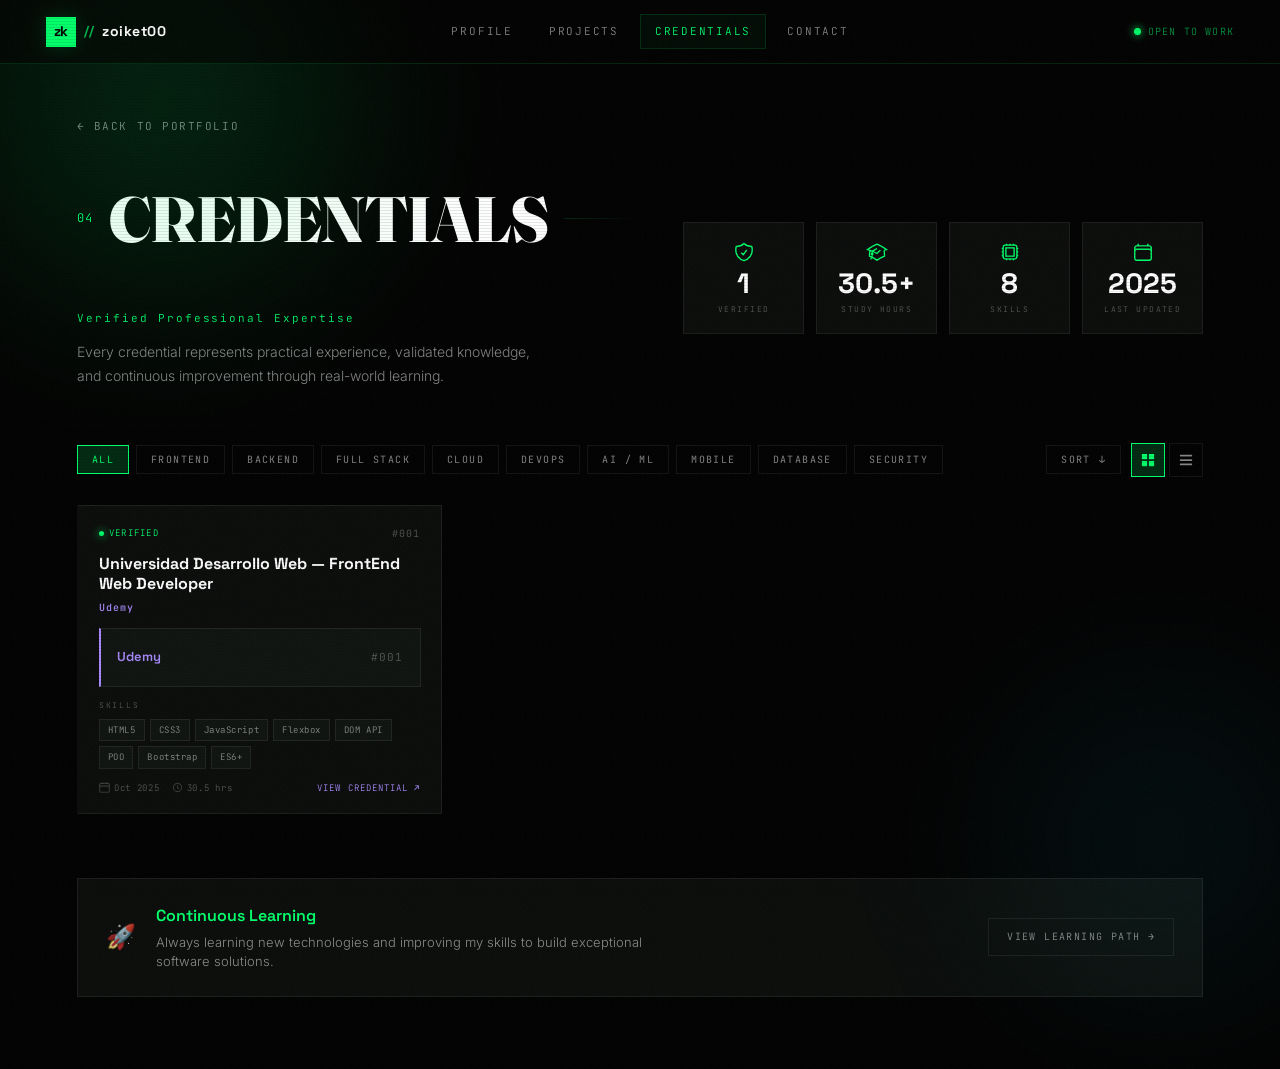
==== commit fb240b9c: "feat(credentials): world class redesign — stats, lightbox, sort, list view - Stats bar: verified cou" ====
--- a/certificates.html
+++ b/certificates.html
@@ -4,14 +4,12 @@
 <meta charset="UTF-8">
 <meta name="viewport" content="width=device-width, initial-scale=1.0">
 <meta name="theme-color" content="#000000">
-<meta name="description" content="Credentials & Certifications — Luis David Ibarra Almario (zoiket00). Validated skills across Backend, Frontend, DevOps and more.">
+<meta name="description" content="Credentials & Certifications — Luis David Ibarra Almario (zoiket00). Verified expertise across Frontend, Backend, Cloud, DevOps and more.">
 <meta property="og:title" content="Credentials · zoiket00">
-<meta property="og:description" content="Certifications and diplomas earned by Luis David Ibarra Almario.">
 <meta property="og:url" content="https://zoiket00.github.io/certificates.html">
 <link rel="canonical" href="https://zoiket00.github.io/certificates.html">
 <link rel="icon" href="favicon.svg" type="image/svg+xml">
 <title>Credentials · zoiket00</title>
-
 <link rel="preconnect" href="https://fonts.googleapis.com">
 <link rel="preconnect" href="https://fonts.gstatic.com" crossorigin>
 <link href="https://fonts.googleapis.com/css2?family=Fraunces:opsz,wght@9..144,400..900&family=Space+Grotesk:wght@400;500;600;700&family=Inter:wght@300;400;500;600&family=JetBrains+Mono:wght@400;500;700&display=swap" rel="stylesheet">
@@ -19,13 +17,12 @@
 </head>
 <body>
 
-<!-- ░░ AMBIENT FX ░░ -->
 <div class="scanlines" aria-hidden="true"></div>
-<div class="grain" aria-hidden="true"></div>
+<div class="grain"     aria-hidden="true"></div>
 <div class="bg-glow bg-glow-1" aria-hidden="true"></div>
 <div class="bg-glow bg-glow-2" aria-hidden="true"></div>
 
-<!-- ░░ NAV ░░ -->
+<!-- NAV -->
 <nav class="nav" aria-label="Primary">
   <a href="index.html" class="nav-logo" aria-label="zoiket00 home">
     <span class="logo-mark">zk</span>
@@ -35,40 +32,89 @@
   <div class="nav-tabs" role="tablist">
     <a href="index.html#about"    class="nav-tab" data-es="PERFIL">PROFILE</a>
     <a href="index.html#projects" class="nav-tab" data-es="PROYECTOS">PROJECTS</a>
-    <a href="certificates.html"   class="nav-tab active" data-es="CERTIFICADOS">CREDENTIALS</a>
+    <a href="certificates.html"   class="nav-tab active" data-es="CARTAS CREDENCIALES">CREDENTIALS</a>
     <a href="index.html#contact"  class="nav-tab" data-es="CONTACTO">CONTACT</a>
   </div>
   <div class="nav-right">
-    <span class="nav-status"><i class="dot-live"></i><span data-es="DISPONIBLE">OPEN TO WORK</span></span>
+    <span class="nav-status"><i class="dot-live"></i><span data-es="DISPONIBLE PARA TRABAJAR">OPEN TO WORK</span></span>
   </div>
 </nav>
 
 <main>
 
-<!-- ════ HERO ════ -->
+<!-- ════ HERO + STATS ════ -->
 <section class="certs-hero">
-  <a href="index.html" class="back-link">← BACK TO PORTFOLIO</a>
-  <div class="section-head">
-    <span class="sec-index">04</span>
-    <h1 class="sec-title" data-es="CERTIFICADOS">CREDENTIALS</h1>
-    <span class="sec-rule"></span>
-    <span class="sec-tag" data-es="HABILIDADES VALIDADAS · FORMACIÓN CONTINUA">VALIDATED SKILLS · CONTINUOUS LEARNING</span>
+  <a href="index.html" class="back-link" data-es="← VOLVER AL PORTAFOLIO">← BACK TO PORTFOLIO</a>
+
+  <div class="certs-hero-grid">
+    <div class="certs-hero-left">
+      <div class="section-head">
+        <span class="sec-index">04</span>
+        <h1 class="sec-title" data-es="CARTAS CREDENCIALES">CREDENTIALS</h1>
+        <span class="sec-rule"></span>
+      </div>
+      <p class="certs-hero-sub" data-es="Experiencia Profesional Verificada">Verified Professional Expertise</p>
+      <p class="certs-desc" data-es="Cada credencial representa experiencia práctica, conocimiento validado y mejora continua a través del aprendizaje en el mundo real.">Every credential represents practical experience, validated knowledge, and continuous improvement through real-world learning.</p>
+    </div>
+
+    <div class="certs-stats" id="certsStats">
+      <div class="stat-card">
+        <svg class="stat-icon" viewBox="0 0 24 24" fill="none" stroke="currentColor" stroke-width="1.5"><path d="M9 12.75 11.25 15 15 9.75m-3-7.036A11.959 11.959 0 0 1 3.598 6 11.99 11.99 0 0 0 3 9.749c0 5.592 3.824 10.29 9 11.623 5.176-1.332 9-6.03 9-11.622 0-1.31-.21-2.571-.598-3.751h-.152c-3.196 0-6.1-1.248-8.25-3.285Z"/></svg>
+        <span class="stat-num" id="statCount">0</span>
+        <span class="stat-label" data-es="VERIFICADAS">VERIFIED</span>
+      </div>
+      <div class="stat-card">
+        <svg class="stat-icon" viewBox="0 0 24 24" fill="none" stroke="currentColor" stroke-width="1.5"><path d="M4.26 10.147a60.438 60.438 0 0 0-.491 6.347A48.62 48.62 0 0 1 12 20.904a48.62 48.62 0 0 1 8.232-4.41 60.46 60.46 0 0 0-.491-6.347m-15.482 0a50.636 50.636 0 0 0-2.658-.813A59.906 59.906 0 0 1 12 3.493a59.903 59.903 0 0 1 10.399 5.84c-.896.248-1.783.52-2.658.814m-15.482 0A50.717 50.717 0 0 1 12 13.489a50.702 50.702 0 0 1 3.741-3.342M6.75 15a.75.75 0 1 0 0-1.5.75.75 0 0 0 0 1.5Zm0 0v-3.675A55.378 55.378 0 0 1 12 8.443m-7.007 11.55A5.981 5.981 0 0 0 6.75 15.75v-1.5"/></svg>
+        <span class="stat-num" id="statHours">0</span>
+        <span class="stat-label" data-es="HORAS DE ESTUDIO">STUDY HOURS</span>
+      </div>
+      <div class="stat-card">
+        <svg class="stat-icon" viewBox="0 0 24 24" fill="none" stroke="currentColor" stroke-width="1.5"><path d="M8.25 3v1.5M4.5 8.25H3m18 0h-1.5M4.5 12H3m18 0h-1.5m-15 3.75H3m18 0h-1.5M8.25 19.5V21M12 3v1.5m0 15V21m3.75-18v1.5m0 15V21m-9-1.5h10.5a2.25 2.25 0 0 0 2.25-2.25V6.75a2.25 2.25 0 0 0-2.25-2.25H6.75A2.25 2.25 0 0 0 4.5 6.75v10.5a2.25 2.25 0 0 0 2.25 2.25Zm.75-12h9v9h-9v-9Z"/></svg>
+        <span class="stat-num" id="statSkills">0</span>
+        <span class="stat-label" data-es="HABILIDADES">SKILLS</span>
+      </div>
+      <div class="stat-card">
+        <svg class="stat-icon" viewBox="0 0 24 24" fill="none" stroke="currentColor" stroke-width="1.5"><path d="M6.75 3v2.25M17.25 3v2.25M3 18.75V7.5a2.25 2.25 0 0 1 2.25-2.25h13.5A2.25 2.25 0 0 1 21 7.5v11.25m-18 0A2.25 2.25 0 0 0 5.25 21h13.5A2.25 2.25 0 0 0 21 18.75m-18 0v-7.5A2.25 2.25 0 0 1 5.25 9h13.5A2.25 2.25 0 0 1 21 11.25v7.5"/></svg>
+        <span class="stat-num" id="statYear">—</span>
+        <span class="stat-label" data-es="ÚLTIMA ACTUALIZACIÓN">LAST UPDATED</span>
+      </div>
+    </div>
   </div>
-  <p class="certs-desc" data-es="Cada credencial representa experiencia práctica, conocimiento validado y mejora continua a través del aprendizaje real.">Every credential represents practical experience, validated knowledge, and continuous improvement through real-world learning.</p>
 </section>
 
-<!-- ════ FILTER BAR ════ -->
-<div class="filter-bar" role="tablist" aria-label="Filter by category">
-  <button class="filter-btn active" data-filter="all"       role="tab" aria-selected="true"  data-es="TODOS">ALL</button>
-  <button class="filter-btn"        data-filter="backend"   role="tab" aria-selected="false">BACKEND</button>
-  <button class="filter-btn"        data-filter="frontend"  role="tab" aria-selected="false">FRONTEND</button>
-  <button class="filter-btn"        data-filter="fullstack" role="tab" aria-selected="false">FULL STACK</button>
-  <button class="filter-btn"        data-filter="cloud"     role="tab" aria-selected="false">CLOUD</button>
-  <button class="filter-btn"        data-filter="devops"    role="tab" aria-selected="false">DEVOPS</button>
-  <button class="filter-btn"        data-filter="ai"        role="tab" aria-selected="false">AI / ML</button>
-  <button class="filter-btn"        data-filter="mobile"    role="tab" aria-selected="false" data-es="MÓVIL">MOBILE</button>
-  <button class="filter-btn"        data-filter="database"  role="tab" aria-selected="false">DATABASE</button>
-  <button class="filter-btn"        data-filter="security"  role="tab" aria-selected="false">SECURITY</button>
+<!-- ════ FILTER + CONTROLS ════ -->
+<div class="filter-controls">
+  <div class="filter-bar" role="tablist" aria-label="Filter by category">
+    <button class="filter-btn active" data-filter="all"       role="tab" aria-selected="true"  data-es="TODAS">ALL</button>
+    <button class="filter-btn"        data-filter="frontend"  role="tab" aria-selected="false">FRONTEND</button>
+    <button class="filter-btn"        data-filter="backend"   role="tab" aria-selected="false">BACKEND</button>
+    <button class="filter-btn"        data-filter="fullstack" role="tab" aria-selected="false">FULL STACK</button>
+    <button class="filter-btn"        data-filter="cloud"     role="tab" aria-selected="false">CLOUD</button>
+    <button class="filter-btn"        data-filter="devops"    role="tab" aria-selected="false">DEVOPS</button>
+    <button class="filter-btn"        data-filter="ai"        role="tab" aria-selected="false">AI / ML</button>
+    <button class="filter-btn"        data-filter="mobile"    role="tab" aria-selected="false" data-es="MÓVIL">MOBILE</button>
+    <button class="filter-btn"        data-filter="database"  role="tab" aria-selected="false">DATABASE</button>
+    <button class="filter-btn"        data-filter="security"  role="tab" aria-selected="false">SECURITY</button>
+  </div>
+
+  <div class="filter-actions">
+    <div class="sort-wrap">
+      <button class="sort-btn" id="sortBtn" aria-expanded="false" data-es="ORDENAR">SORT <span class="sort-arrow">↓</span></button>
+      <div class="sort-dropdown" id="sortDropdown" aria-hidden="true">
+        <button class="sort-opt active" data-sort="newest" data-es="Más recientes">Newest first</button>
+        <button class="sort-opt"        data-sort="oldest" data-es="Más antiguos">Oldest first</button>
+        <button class="sort-opt"        data-sort="az"     data-es="A → Z">A → Z</button>
+      </div>
+    </div>
+    <div class="view-toggle" role="group" aria-label="View mode">
+      <button class="view-btn active" data-view="grid" aria-label="Grid view" title="Grid">
+        <svg viewBox="0 0 16 16" fill="currentColor"><rect x="1" y="1" width="6" height="6" rx=".5"/><rect x="9" y="1" width="6" height="6" rx=".5"/><rect x="1" y="9" width="6" height="6" rx=".5"/><rect x="9" y="9" width="6" height="6" rx=".5"/></svg>
+      </button>
+      <button class="view-btn" data-view="list" aria-label="List view" title="List">
+        <svg viewBox="0 0 16 16" fill="currentColor"><rect x="1" y="2" width="14" height="2" rx=".5"/><rect x="1" y="7" width="14" height="2" rx=".5"/><rect x="1" y="12" width="14" height="2" rx=".5"/></svg>
+      </button>
+    </div>
+  </div>
 </div>
 
 <!-- ════ CERT GRID ════ -->
@@ -77,10 +123,32 @@
 <!-- ════ EMPTY STATE ════ -->
 <div class="cert-empty" id="certEmpty">
   <p class="cert-empty-code">// certificates.filter(cat).length === 0</p>
-  <p class="cert-empty-msg">NO CREDENTIALS IN THIS CATEGORY</p>
+  <p class="cert-empty-msg" data-es="NO HAY CREDENCIALES EN ESTA CATEGORÍA">NO CREDENTIALS IN THIS CATEGORY</p>
 </div>
 
+<!-- ════ LEARNING BANNER ════ -->
+<section class="certs-banner">
+  <div class="certs-banner-inner">
+    <span class="banner-rocket" aria-hidden="true">🚀</span>
+    <div class="banner-text">
+      <p class="banner-title" data-es="Aprendizaje continuo">Continuous Learning</p>
+      <p class="banner-sub" data-es="Siempre aprendiendo nuevas tecnologías y mejorando mis habilidades para crear soluciones de software excepcionales.">Always learning new technologies and improving my skills to build exceptional software solutions.</p>
+    </div>
+    <a href="index.html#about" class="banner-cta" data-es="VER RUTA DE APRENDIZAJE →">VIEW LEARNING PATH →</a>
+  </div>
+</section>
+
 </main>
+
+<!-- ════ LIGHTBOX ════ -->
+<div class="lightbox" id="lightbox" aria-hidden="true" role="dialog" aria-modal="true" aria-label="Certificate preview">
+  <div class="lightbox-backdrop" id="lightboxBackdrop"></div>
+  <button class="lightbox-close" id="lightboxClose" aria-label="Close">✕</button>
+  <div class="lightbox-content">
+    <img class="lightbox-img" id="lightboxImg" src="" alt="Certificate">
+    <a class="lightbox-link" id="lightboxLink" href="#" target="_blank" rel="noopener" data-es="VER CREDENCIAL ORIGINAL ↗">VIEW ORIGINAL CREDENTIAL ↗</a>
+  </div>
+</div>
 
 <script src="certs.js"></script>
 </body>
--- a/styles.css
+++ b/styles.css
@@ -501,39 +501,106 @@
 .creds-cta:hover .cta-arrow{transform:translateX(6px)}
 
 /* ── Hero de la subpágina ── */
-.certs-hero{padding:calc(var(--nav-h) + 56px) clamp(18px,6vw,80px) 48px}
+.certs-hero{padding:calc(var(--nav-h) + 48px) clamp(18px,6vw,80px) 40px}
 .back-link{
-  display:inline-flex;align-items:center;gap:8px;margin-bottom:36px;
+  display:inline-flex;align-items:center;gap:8px;margin-bottom:32px;
   font-family:var(--font-mono);font-size:11px;letter-spacing:.14em;
   color:var(--text-dim);transition:color .22s;
 }
 .back-link:hover{color:var(--lime)}
-.certs-desc{
-  font-size:15px;color:var(--text-dim);
-  max-width:520px;line-height:1.75;margin-top:18px;
-}
-
-/* ── Filter bar ── */
-.filter-bar{
-  display:flex;flex-wrap:wrap;gap:8px;
-  padding:16px clamp(18px,6vw,80px) 28px;
+.certs-hero-grid{
+  display:grid;grid-template-columns:1fr auto;
+  gap:40px;align-items:start;
+}
+.certs-hero-sub{
+  font-family:var(--font-mono);font-size:11px;letter-spacing:.18em;
+  color:var(--lime);margin:10px 0 12px;
+}
+.certs-desc{font-size:14px;color:var(--text-dim);max-width:460px;line-height:1.75}
+
+/* ── Stats cards ── */
+.certs-stats{
+  display:grid;grid-template-columns:repeat(4,1fr);
+  gap:12px;min-width:520px;align-self:center;
+}
+.stat-card{
+  background:var(--surface);border:1px solid var(--line-soft);
+  padding:18px 16px;display:flex;flex-direction:column;align-items:center;
+  gap:6px;text-align:center;transition:border-color .25s;
+}
+.stat-card:hover{border-color:rgba(0,255,106,.2)}
+.stat-icon{width:22px;height:22px;color:var(--lime);stroke-width:1.5;flex-shrink:0}
+.stat-num{
+  font-family:var(--font-display);font-size:clamp(20px,2.5vw,28px);
+  font-weight:700;color:var(--white);line-height:1;
+}
+.stat-label{
+  font-family:var(--font-mono);font-size:8px;letter-spacing:.18em;
+  color:var(--text-faint);white-space:nowrap;
+}
+
+/* ── Filter controls row ── */
+.filter-controls{
+  display:flex;align-items:center;justify-content:space-between;
+  gap:16px;padding:0 clamp(18px,6vw,80px) 28px;
   position:sticky;top:var(--nav-h);z-index:200;
-  background:linear-gradient(to bottom,var(--bg) 75%,transparent);
-}
+  background:linear-gradient(to bottom,var(--bg) 80%,transparent);
+  padding-top:14px;
+}
+.filter-bar{display:flex;flex-wrap:wrap;gap:7px;flex:1}
 .filter-btn{
-  font-family:var(--font-mono);font-size:11px;letter-spacing:.14em;
+  font-family:var(--font-mono);font-size:10px;letter-spacing:.14em;
   color:var(--text-dim);background:none;border:1px solid var(--line-soft);
-  padding:8px 16px;cursor:pointer;transition:.2s;
-}
-.filter-btn:hover{color:#fff;border-color:rgba(255,255,255,.25)}
+  padding:7px 14px;cursor:pointer;transition:.2s;white-space:nowrap;
+}
+.filter-btn:hover{color:#fff;border-color:rgba(255,255,255,.2)}
 .filter-btn.active{color:var(--lime);border-color:var(--lime);background:var(--lime-glow)}
+
+.filter-actions{display:flex;align-items:center;gap:10px;flex-shrink:0}
+
+/* sort */
+.sort-wrap{position:relative}
+.sort-btn{
+  display:inline-flex;align-items:center;gap:8px;
+  font-family:var(--font-mono);font-size:10px;letter-spacing:.14em;
+  color:var(--text-dim);background:none;border:1px solid var(--line-soft);
+  padding:7px 14px;cursor:pointer;transition:.2s;white-space:nowrap;
+}
+.sort-btn:hover{color:#fff;border-color:rgba(255,255,255,.2)}
+.sort-arrow{transition:transform .2s}
+.sort-btn[aria-expanded="true"] .sort-arrow{transform:rotate(180deg)}
+.sort-dropdown{
+  position:absolute;top:calc(100% + 6px);right:0;
+  background:var(--surface-2);border:1px solid var(--line-soft);
+  display:none;flex-direction:column;min-width:160px;z-index:300;
+}
+.sort-dropdown.open{display:flex}
+.sort-opt{
+  font-family:var(--font-mono);font-size:10px;letter-spacing:.1em;
+  color:var(--text-dim);background:none;border:none;
+  padding:10px 14px;cursor:pointer;text-align:left;transition:.15s;
+}
+.sort-opt:hover{color:#fff;background:rgba(255,255,255,.04)}
+.sort-opt.active{color:var(--lime)}
+
+/* view toggle */
+.view-toggle{display:flex;gap:4px}
+.view-btn{
+  display:grid;place-items:center;width:34px;height:34px;
+  background:none;border:1px solid var(--line-soft);cursor:pointer;
+  color:var(--text-dim);transition:.2s;
+}
+.view-btn svg{width:14px;height:14px}
+.view-btn:hover{color:#fff;border-color:rgba(255,255,255,.2)}
+.view-btn.active{color:var(--lime);border-color:var(--lime);background:var(--lime-glow)}
 
 /* ── Grid de certificados ── */
 .certs-grid{
   display:grid;
-  grid-template-columns:repeat(auto-fill,minmax(300px,1fr));
-  gap:18px;padding:0 clamp(18px,6vw,80px) 80px;
-}
+  grid-template-columns:repeat(auto-fill,minmax(290px,1fr));
+  gap:16px;padding:0 clamp(18px,6vw,80px) 64px;
+}
+.certs-grid[data-view="list"]{grid-template-columns:1fr}
 
 /* ── Cert card — World Class ── */
 .cert-card{
@@ -558,31 +625,45 @@
 
 .cert-card:hover{border-left-color:var(--ca,var(--lime));box-shadow:0 8px 36px var(--cg,var(--lime-glow))}
 
-.cert-inner{padding:22px 22px 20px;display:flex;flex-direction:column;gap:13px;height:100%}
-
+.cert-inner{padding:20px 20px 18px;display:flex;flex-direction:column;gap:12px;height:100%}
+
+/* header */
 .cert-header{display:flex;align-items:center;justify-content:space-between;gap:8px}
-.cert-num{font-family:var(--font-mono);font-size:9px;letter-spacing:.18em;color:var(--text-faint)}
-.cert-verified{
-  display:inline-flex;align-items:center;gap:5px;
-  font-family:var(--font-mono);font-size:9px;letter-spacing:.14em;color:var(--lime);
-}
+.cert-verified{display:inline-flex;align-items:center;gap:5px;font-family:var(--font-mono);font-size:9px;letter-spacing:.14em;color:var(--lime)}
 .cert-verified .dot-live{width:5px;height:5px;min-width:5px}
-
-.cert-meta{display:flex;align-items:center;justify-content:space-between;gap:8px}
-.cert-issuer{font-family:var(--font-display);font-size:13px;font-weight:600;color:var(--text)}
-.cert-badge{
-  font-family:var(--font-mono);font-size:9px;letter-spacing:.14em;
-  padding:3px 8px;border:1px solid var(--ca,var(--lime));color:var(--ca,var(--lime));white-space:nowrap;
-}
-
-.cert-name{
-  font-family:var(--font-serif);font-size:clamp(14px,1.6vw,16px);
-  font-weight:700;color:var(--white);line-height:1.3;
-}
-
-.cert-divider{border:none;border-top:1px solid var(--line-soft);margin:0}
-
-.cert-skills-section{display:flex;flex-direction:column;gap:8px}
+.cert-num{font-family:var(--font-mono);font-size:10px;letter-spacing:.12em;color:var(--text-faint)}
+
+/* title block */
+.cert-title-block{display:flex;flex-direction:column;gap:5px}
+.cert-name{font-family:var(--font-display);font-size:clamp(14px,1.5vw,16px);font-weight:700;color:var(--white);line-height:1.3}
+.cert-issuer-colored{font-family:var(--font-mono);font-size:10px;letter-spacing:.1em;font-weight:500}
+
+/* image */
+.cert-img-wrap{
+  position:relative;overflow:hidden;border:1px solid var(--line-soft);
+  cursor:pointer;transition:border-color .25s;aspect-ratio:16/9;
+}
+.cert-img-wrap:hover{border-color:var(--ca,var(--lime))}
+.cert-img{width:100%;height:100%;object-fit:cover;display:block;transition:transform .4s}
+.cert-img-wrap:hover .cert-img{transform:scale(1.03)}
+.cert-img-overlay{
+  position:absolute;inset:0;background:rgba(0,0,0,.55);
+  display:grid;place-items:center;opacity:0;transition:opacity .25s;
+  font-family:var(--font-mono);font-size:11px;letter-spacing:.16em;color:var(--lime);
+}
+.cert-img-wrap:hover .cert-img-overlay{opacity:1}
+
+/* placeholder (no image) */
+.cert-img-placeholder{
+  display:flex;align-items:center;justify-content:space-between;
+  padding:18px 16px;background:var(--surface-2);
+  border:1px solid var(--line-soft);border-left:2px solid var(--ca,var(--lime));
+}
+.ph-issuer{font-family:var(--font-display);font-size:13px;font-weight:600;color:var(--ca,var(--lime))}
+.ph-num{font-family:var(--font-mono);font-size:11px;color:var(--text-faint);letter-spacing:.1em}
+
+/* skills */
+.cert-skills-section{display:flex;flex-direction:column;gap:7px}
 .cert-skills-label{font-family:var(--font-mono);font-size:8px;letter-spacing:.22em;color:var(--text-faint)}
 .cert-skills{display:flex;flex-wrap:wrap;gap:5px}
 .cert-skill{
@@ -590,19 +671,31 @@
   color:var(--text-dim);border:1px solid var(--line-soft);
   padding:3px 8px;background:var(--surface-2);transition:color .22s,border-color .22s;
 }
-.cert-card:hover .cert-skill{color:var(--ca,var(--lime));border-color:rgba(255,255,255,.12)}
-
-.cert-foot{display:flex;align-items:center;justify-content:space-between;gap:8px;margin-top:auto}
-.cert-date{font-family:var(--font-mono);font-size:9px;letter-spacing:.1em;color:var(--text-faint)}
-.cert-credential{font-family:var(--font-mono);font-size:8px;color:var(--text-faint);letter-spacing:.04em}
-
+.cert-card:hover .cert-skill{color:var(--ca,var(--lime));border-color:rgba(255,255,255,.1)}
+
+/* footer */
+.cert-footer{display:flex;align-items:center;justify-content:space-between;gap:8px;margin-top:auto;flex-wrap:wrap}
+.cert-meta-row{display:flex;align-items:center;gap:12px}
+.cert-meta-item{
+  display:inline-flex;align-items:center;gap:4px;
+  font-family:var(--font-mono);font-size:9px;letter-spacing:.08em;color:var(--text-faint);
+}
+.cert-meta-item svg{flex-shrink:0;opacity:.6}
 .cert-link{
-  display:inline-flex;align-items:center;gap:6px;align-self:flex-start;
-  font-family:var(--font-mono);font-size:10px;letter-spacing:.12em;
-  color:var(--text-dim);border:1px solid var(--line-soft);padding:7px 14px;transition:.22s;
-}
-.cert-link:hover{color:var(--ca,var(--lime));border-color:var(--ca,var(--lime));background:var(--cg,var(--lime-glow))}
-.cert-link-soon{font-family:var(--font-mono);font-size:9px;letter-spacing:.1em;color:var(--text-faint);padding:7px 0}
+  display:inline-flex;align-items:center;gap:5px;
+  font-family:var(--font-mono);font-size:9px;letter-spacing:.12em;
+  color:var(--ca,var(--lime));border:none;background:none;
+  padding:0;transition:opacity .2s;cursor:pointer;text-decoration:none;
+}
+.cert-link:hover{opacity:.7}
+
+/* list view variant */
+.certs-grid[data-view="list"] .cert-card{flex-direction:row}
+.certs-grid[data-view="list"] .cert-inner{flex-direction:row;align-items:center;gap:20px;padding:16px 20px;flex-wrap:wrap}
+.certs-grid[data-view="list"] .cert-img-wrap,.certs-grid[data-view="list"] .cert-img-placeholder{width:140px;flex-shrink:0;aspect-ratio:auto;height:80px}
+.certs-grid[data-view="list"] .cert-title-block{flex:1;min-width:200px}
+.certs-grid[data-view="list"] .cert-skills-section{flex:1;min-width:160px}
+.certs-grid[data-view="list"] .cert-footer{flex-shrink:0}
 
 /* ── Empty state ── */
 .cert-empty{
@@ -613,9 +706,74 @@
 .cert-empty-code{font-family:var(--font-mono);font-size:13px;color:rgba(0,255,106,.4)}
 .cert-empty-msg{font-family:var(--font-mono);font-size:10px;letter-spacing:.18em;color:var(--text-faint)}
 
+/* ── Lightbox ── */
+.lightbox{
+  position:fixed;inset:0;z-index:9999;
+  display:grid;place-items:center;
+  opacity:0;visibility:hidden;
+  transition:opacity .3s,visibility .3s;
+}
+.lightbox.open{opacity:1;visibility:visible}
+.lightbox-backdrop{position:absolute;inset:0;background:rgba(0,0,0,.92);cursor:pointer}
+.lightbox-close{
+  position:absolute;top:20px;right:24px;z-index:1;
+  background:none;border:1px solid var(--line-soft);color:var(--text-dim);
+  width:38px;height:38px;cursor:pointer;font-size:16px;
+  display:grid;place-items:center;transition:.2s;
+}
+.lightbox-close:hover{color:#fff;border-color:#fff}
+.lightbox-content{
+  position:relative;z-index:1;
+  display:flex;flex-direction:column;align-items:center;gap:16px;
+  max-width:min(900px,92vw);width:100%;
+}
+.lightbox-img{
+  width:100%;height:auto;max-height:80vh;object-fit:contain;
+  border:1px solid var(--line-soft);
+  transform:scale(.95);transition:transform .3s;
+}
+.lightbox.open .lightbox-img{transform:scale(1)}
+.lightbox-link{
+  font-family:var(--font-mono);font-size:11px;letter-spacing:.14em;
+  color:var(--lime);border:1px solid var(--lime);
+  padding:9px 20px;background:var(--lime-glow);transition:.2s;text-align:center;
+}
+.lightbox-link:hover{background:rgba(0,255,106,.15)}
+
+/* ── Learning banner ── */
+.certs-banner{
+  margin:0 clamp(18px,6vw,80px) 72px;
+  border:1px solid var(--line-soft);
+  background:var(--surface);
+}
+.certs-banner-inner{
+  display:flex;align-items:center;gap:20px;
+  padding:24px 28px;flex-wrap:wrap;
+}
+.banner-rocket{font-size:24px;flex-shrink:0}
+.banner-text{flex:1;min-width:200px}
+.banner-title{
+  font-family:var(--font-display);font-size:16px;font-weight:600;
+  color:var(--lime);margin-bottom:4px;
+}
+.banner-sub{font-size:13px;color:var(--text-dim);line-height:1.5;max-width:500px}
+.banner-cta{
+  font-family:var(--font-mono);font-size:10px;letter-spacing:.14em;
+  color:var(--text-dim);border:1px solid var(--line-soft);
+  padding:10px 18px;transition:.2s;white-space:nowrap;flex-shrink:0;
+}
+.banner-cta:hover{color:var(--lime);border-color:var(--lime);background:var(--lime-glow)}
+
 /* ── Responsive certs ── */
+@media(max-width:900px){
+  .certs-hero-grid{grid-template-columns:1fr}
+  .certs-stats{grid-template-columns:repeat(4,1fr);min-width:0}
+}
 @media(max-width:640px){
   .certs-grid{grid-template-columns:1fr}
-  .filter-bar{gap:6px}
-  .filter-btn{font-size:10px;padding:7px 12px}
-}
+  .filter-controls{flex-direction:column;align-items:flex-start;gap:10px}
+  .filter-actions{align-self:flex-end}
+  .certs-stats{grid-template-columns:repeat(2,1fr)}
+  .certs-grid[data-view="list"] .cert-inner{flex-direction:column}
+  .certs-grid[data-view="list"] .cert-img-wrap,.certs-grid[data-view="list"] .cert-img-placeholder{width:100%;height:auto}
+}
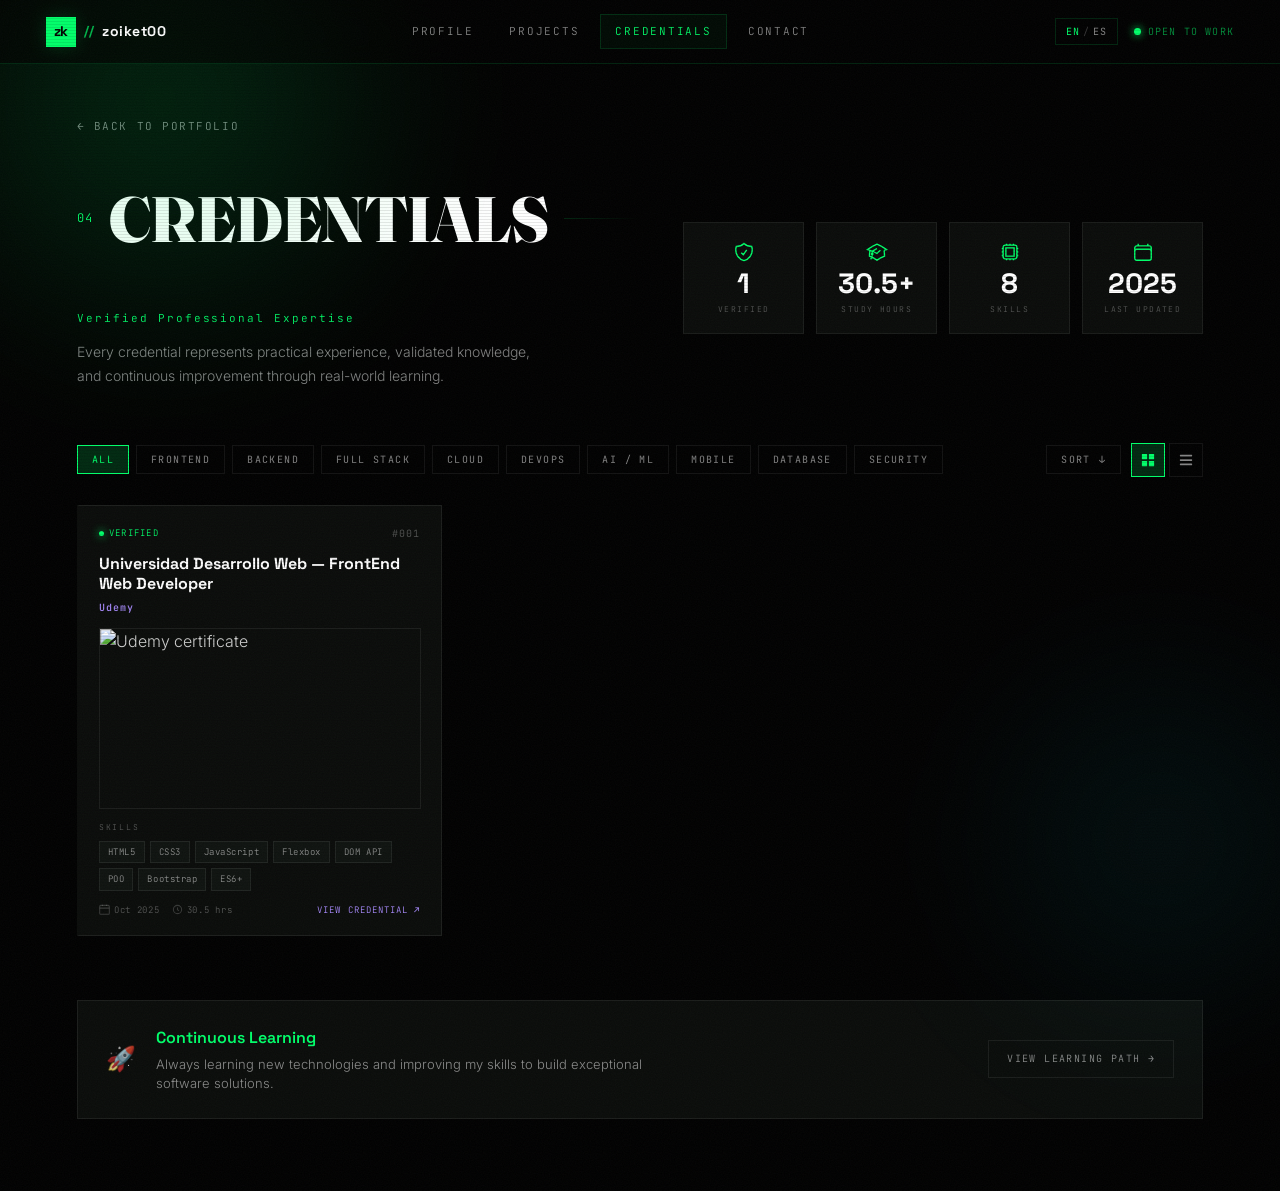
==== commit ed74a6ae: "feat: shared language toggle across all pages via lang.js - New lang.js: reads/writes localStorage, " ====
--- a/certificates.html
+++ b/certificates.html
@@ -36,6 +36,9 @@
     <a href="index.html#contact"  class="nav-tab" data-es="CONTACTO">CONTACT</a>
   </div>
   <div class="nav-right">
+    <button id="langToggle" class="lang-toggle" aria-label="Switch language">
+      <span class="lang-en is-active">EN</span><span class="lang-sep">/</span><span class="lang-es">ES</span>
+    </button>
     <span class="nav-status"><i class="dot-live"></i><span data-es="DISPONIBLE PARA TRABAJAR">OPEN TO WORK</span></span>
   </div>
 </nav>
@@ -92,7 +95,7 @@
     <button class="filter-btn"        data-filter="cloud"     role="tab" aria-selected="false">CLOUD</button>
     <button class="filter-btn"        data-filter="devops"    role="tab" aria-selected="false">DEVOPS</button>
     <button class="filter-btn"        data-filter="ai"        role="tab" aria-selected="false">AI / ML</button>
-    <button class="filter-btn"        data-filter="mobile"    role="tab" aria-selected="false" data-es="MÓVIL">MOBILE</button>
+    <button class="filter-btn"        data-filter="mobile"    role="tab" aria-selected="false">MOBILE</button>
     <button class="filter-btn"        data-filter="database"  role="tab" aria-selected="false">DATABASE</button>
     <button class="filter-btn"        data-filter="security"  role="tab" aria-selected="false">SECURITY</button>
   </div>
@@ -150,6 +153,7 @@
   </div>
 </div>
 
+<script src="lang.js"></script>
 <script src="certs.js"></script>
 </body>
 </html>
